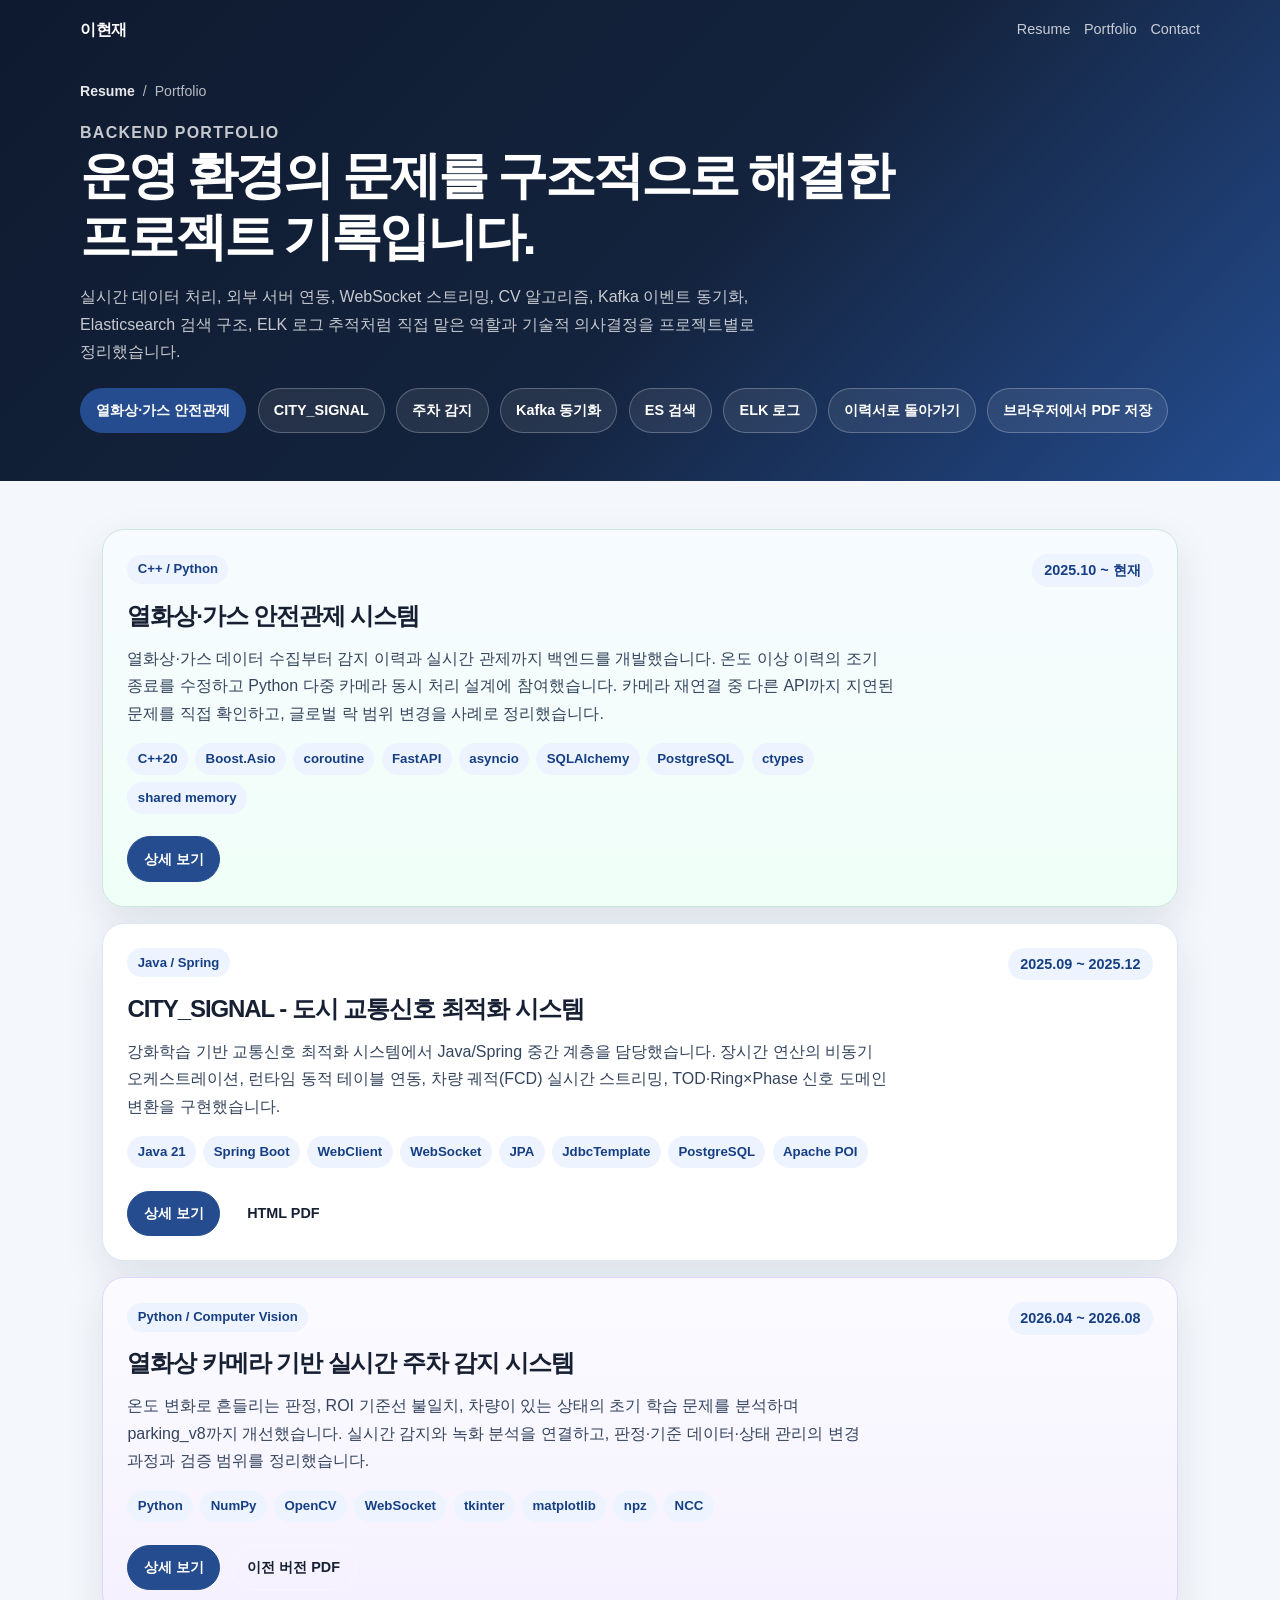
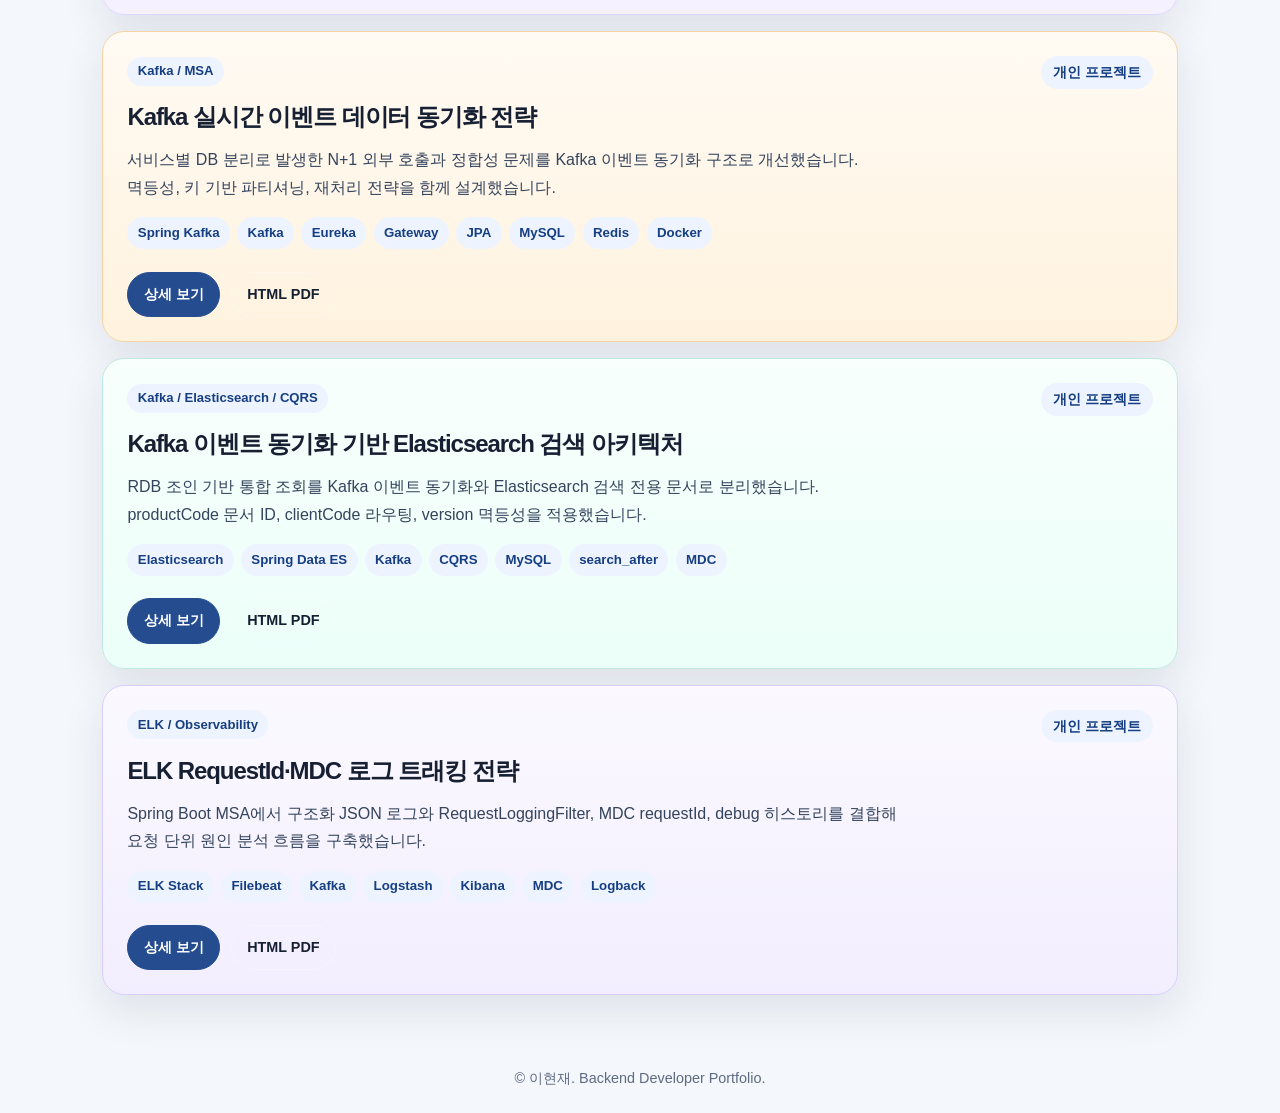
==== portfolio/index.html @ 917a7ecf "1234" ====
<!doctype html>
<html lang="ko">
<head>
  <meta charset="utf-8" />
  <meta name="viewport" content="width=device-width, initial-scale=1" />
  <meta name="description" content="이현재 백엔드 개발자 프로젝트 포트폴리오" />
  <meta property="og:title" content="이현재 | Portfolio" />
  <meta property="og:description" content="실시간 시스템, 데이터 처리, 백엔드 구조 개선 중심의 프로젝트 포트폴리오입니다." />
  <title>이현재 | Portfolio</title>
  <link rel="stylesheet" href="../style.css" />
  <link rel="stylesheet" href="portfolio.css" />
</head>
<body>
  <header class="portfolio-header">
    <nav class="nav" aria-label="주요 메뉴">
      <a class="brand" href="../">이현재</a>
      <div class="nav-links">
        <a href="../">Resume</a>
        <a href="./">Portfolio</a>
        <a href="../#contact">Contact</a>
      </div>
    </nav>
    <section class="portfolio-hero">
      <div class="breadcrumb"><a href="../">Resume</a><span>/</span><span>Portfolio</span></div>
      <p class="eyebrow">Backend Portfolio</p>
      <h1>운영 환경의 문제를 구조적으로 해결한 프로젝트 기록입니다.</h1>
      <p>
        실시간 데이터 처리, 외부 서버 연동, WebSocket 스트리밍, CV 알고리즘, Kafka 이벤트 동기화,
        Elasticsearch 검색 구조, ELK 로그 추적처럼 직접 맡은 역할과 기술적 의사결정을 프로젝트별로 정리했습니다.
      </p>
      <div class="portfolio-actions">
        <a class="button primary" href="thermal-safety/">열화상·가스 안전관제</a>
        <a class="button ghost" href="city-signal/">CITY_SIGNAL</a>
        <a class="button ghost" href="thermal-parking/">주차 감지</a>
        <a class="button ghost" href="kafka-event-sync/">Kafka 동기화</a>
        <a class="button ghost" href="kafka-es-search/">ES 검색</a>
        <a class="button ghost" href="elk-log-tracking/">ELK 로그</a>
        <a class="button ghost" href="../">이력서로 돌아가기</a>
        <button class="button ghost print-button" type="button" onclick="window.print()">브라우저에서 PDF 저장</button>
      </div>
    </section>
  </header>

  <main class="portfolio-main">
    <section class="portfolio-grid" aria-label="프로젝트 목록">
      <article class="card portfolio-card highlight-card">
        <div>
          <span class="tag">C++ / Python</span>
          <h2>열화상·가스 안전관제 시스템</h2>
          <p>열화상·가스 데이터 수집부터 감지 이력과 실시간 관제까지 백엔드를 개발했습니다. 온도 이상 이력의 조기 종료를 수정하고 Python 다중 카메라 동시 처리 설계에 참여했습니다. 카메라 재연결 중 다른 API까지 지연된 문제를 직접 확인하고, 글로벌 락 범위 변경을 사례로 정리했습니다.</p>
          <div class="chips"><span>C++20</span><span>Boost.Asio</span><span>coroutine</span><span>FastAPI</span><span>asyncio</span><span>SQLAlchemy</span><span>PostgreSQL</span><span>ctypes</span><span>shared memory</span></div>
          <div class="portfolio-actions"><a class="button primary" href="thermal-safety/">상세 보기</a></div>
        </div><time class="project-period">2025.10 ~ 현재</time>
      </article>
      <article class="card portfolio-card">
        <div>
          <span class="tag">Java / Spring</span>
          <h2>CITY_SIGNAL - 도시 교통신호 최적화 시스템</h2>
          <p>강화학습 기반 교통신호 최적화 시스템에서 Java/Spring 중간 계층을 담당했습니다. 장시간 연산의 비동기 오케스트레이션, 런타임 동적 테이블 연동, 차량 궤적(FCD) 실시간 스트리밍, TOD·Ring×Phase 신호 도메인 변환을 구현했습니다.</p>
          <div class="chips"><span>Java 21</span><span>Spring Boot</span><span>WebClient</span><span>WebSocket</span><span>JPA</span><span>JdbcTemplate</span><span>PostgreSQL</span><span>Apache POI</span></div>
          <div class="portfolio-actions"><a class="button primary" href="city-signal/">상세 보기</a><a class="button" href="../assets/html-pdf/CITY_SIGNAL_포트폴리오_HTML기준.pdf" target="_blank" rel="noopener noreferrer">HTML PDF</a></div>
        </div><time class="project-period">2025.09 ~ 2025.12</time>
      </article>
      <article class="card portfolio-card parking-card">
        <div>
          <span class="tag">Python / Computer Vision</span>
          <h2>열화상 카메라 기반 실시간 주차 감지 시스템</h2>
          <p>온도 변화로 흔들리는 판정, ROI 기준선 불일치, 차량이 있는 상태의 초기 학습 문제를 분석하며 parking_v8까지 개선했습니다. 실시간 감지와 녹화 분석을 연결하고, 판정·기준 데이터·상태 관리의 변경 과정과 검증 범위를 정리했습니다.</p>
          <div class="chips"><span>Python</span><span>NumPy</span><span>OpenCV</span><span>WebSocket</span><span>tkinter</span><span>matplotlib</span><span>npz</span><span>NCC</span></div>
          <div class="portfolio-actions"><a class="button primary" href="thermal-parking/">상세 보기</a><a class="button" href="../assets/html-pdf/열화상_주차감지_포트폴리오_HTML기준.pdf" target="_blank" rel="noopener noreferrer">이전 버전 PDF</a></div>
        </div><time class="project-period">2026.04 ~ 2026.08</time>
      </article>
      <article class="card portfolio-card kafka-card">
        <div>
          <span class="tag">Kafka / MSA</span>
          <h2>Kafka 실시간 이벤트 데이터 동기화 전략</h2>
          <p>서비스별 DB 분리로 발생한 N+1 외부 호출과 정합성 문제를 Kafka 이벤트 동기화 구조로 개선했습니다. 멱등성, 키 기반 파티셔닝, 재처리 전략을 함께 설계했습니다.</p>
          <div class="chips"><span>Spring Kafka</span><span>Kafka</span><span>Eureka</span><span>Gateway</span><span>JPA</span><span>MySQL</span><span>Redis</span><span>Docker</span></div>
          <div class="portfolio-actions"><a class="button primary" href="kafka-event-sync/">상세 보기</a><a class="button" href="../assets/html-pdf/Kafka_이벤트_동기화_포트폴리오_HTML기준.pdf" target="_blank" rel="noopener noreferrer">HTML PDF</a></div>
        </div><span class="project-period">개인 프로젝트</span>
      </article>
      <article class="card portfolio-card es-card">
        <div>
          <span class="tag">Kafka / Elasticsearch / CQRS</span>
          <h2>Kafka 이벤트 동기화 기반 Elasticsearch 검색 아키텍처</h2>
          <p>RDB 조인 기반 통합 조회를 Kafka 이벤트 동기화와 Elasticsearch 검색 전용 문서로 분리했습니다. productCode 문서 ID, clientCode 라우팅, version 멱등성을 적용했습니다.</p>
          <div class="chips"><span>Elasticsearch</span><span>Spring Data ES</span><span>Kafka</span><span>CQRS</span><span>MySQL</span><span>search_after</span><span>MDC</span></div>
          <div class="portfolio-actions"><a class="button primary" href="kafka-es-search/">상세 보기</a><a class="button" href="../assets/html-pdf/Kafka_ES_검색아키텍처_포트폴리오_HTML기준.pdf" target="_blank" rel="noopener noreferrer">HTML PDF</a></div>
        </div><span class="project-period">개인 프로젝트</span>
      </article>
      <article class="card portfolio-card elk-card">
        <div>
          <span class="tag">ELK / Observability</span>
          <h2>ELK RequestId·MDC 로그 트래킹 전략</h2>
          <p>Spring Boot MSA에서 구조화 JSON 로그와 RequestLoggingFilter, MDC requestId, debug 히스토리를 결합해 요청 단위 원인 분석 흐름을 구축했습니다.</p>
          <div class="chips"><span>ELK Stack</span><span>Filebeat</span><span>Kafka</span><span>Logstash</span><span>Kibana</span><span>MDC</span><span>Logback</span></div>
          <div class="portfolio-actions"><a class="button primary" href="elk-log-tracking/">상세 보기</a><a class="button" href="../assets/html-pdf/ELK_로그트래킹_포트폴리오_HTML기준.pdf" target="_blank" rel="noopener noreferrer">HTML PDF</a></div>
        </div><span class="project-period">개인 프로젝트</span>
      </article>
    </section>
  </main>

  <footer class="footer">© 이현재. Backend Developer Portfolio.</footer>
</body>
</html>
---- style.css ----
/* Shared base styles are also used by the portfolio pages. */
:root {
  --bg: #f4f7fb;
  --surface: #ffffff;
  --surface-soft: #f8fbff;
  --text: #172033;
  --muted: #5d6b82;
  --line: #dfe7f2;
  --primary: #244c8f;
  --primary-dark: #19396d;
  --chip-bg: #eef4ff;
  --chip-text: #163f83;
  --shadow: 0 16px 42px rgba(26, 45, 80, 0.10);
}

* { box-sizing: border-box; }
html { scroll-behavior: smooth; }
body {
  margin: 0;
  font-family: -apple-system, BlinkMacSystemFont, "Segoe UI", "Noto Sans KR", "Apple SD Gothic Neo", "Malgun Gothic", sans-serif;
  color: var(--text);
  background: var(--bg);
  line-height: 1.72;
  word-break: keep-all;
}
a { color: inherit; text-decoration: none; }
ul { margin: 0; padding-left: 1.1rem; }
li + li { margin-top: 0.42rem; }

.site-header {
  background: linear-gradient(135deg, #0e1a2f 0%, #14233d 58%, #1d3764 100%);
  color: #fff;
  padding: 1rem 1.4rem 2rem;
}
.nav {
  max-width: 1120px;
  margin: 0 auto;
  display: flex;
  align-items: center;
  justify-content: space-between;
  gap: 1rem;
}
.brand {
  font-size: 1rem;
  font-weight: 800;
  letter-spacing: -0.02em;
}
.nav-links {
  display: flex;
  align-items: center;
  flex-wrap: wrap;
  justify-content: flex-end;
  gap: 0.85rem;
  color: rgba(255,255,255,.76);
  font-size: 0.9rem;
}
.nav-links a:hover { color: #fff; }

.hero {
  max-width: 1120px;
  margin: 1.6rem auto 0;
}
.hero-main {
  display: grid;
  grid-template-columns: minmax(0, 1fr) 300px;
  gap: 1.4rem;
  align-items: stretch;
}
.hero-copy {
  padding: 1.5rem 0 0.8rem;
}
.eyebrow {
  margin: 0 0 .55rem;
  color: #b9d8ff;
  font-size: .88rem;
  font-weight: 800;
  letter-spacing: .08em;
  text-transform: uppercase;
}
.hero h1 {
  max-width: 760px;
  margin: 0;
  font-size: clamp(1.65rem, 3.1vw, 2.55rem);
  line-height: 1.32;
  letter-spacing: -0.045em;
}
.hero-desc {
  max-width: 760px;
  margin: 1rem 0 0;
  color: rgba(255,255,255,.76);
  font-size: 0.98rem;
}
.hero-actions {
  display: flex;
  flex-wrap: wrap;
  gap: .7rem;
  margin-top: 1.25rem;
}
.button {
  display: inline-flex;
  align-items: center;
  justify-content: center;
  min-height: 40px;
  padding: .58rem .95rem;
  border-radius: 999px;
  border: 1px solid rgba(255,255,255,.25);
  font-size: .9rem;
  font-weight: 800;
  transition: transform .16s ease, background .16s ease, border-color .16s ease;
}
.button:hover { transform: translateY(-1px); }
.button.primary { background: var(--primary); color: #fff; border-color: var(--primary); }
.button.primary:hover { background: var(--primary-dark); border-color: var(--primary-dark); }
.button.ghost { background: rgba(255,255,255,.08); color: #fff; }
.button.dark { background: #172033; color: #fff; border-color: #172033; }

.profile-card {
  background: rgba(255,255,255,.10);
  border: 1px solid rgba(255,255,255,.20);
  border-radius: 24px;
  padding: 1.25rem;
  display: grid;
  justify-items: center;
  text-align: center;
  box-shadow: 0 18px 50px rgba(0,0,0,.18);
}
.profile-photo {
  width: 104px;
  height: 130px;
  object-fit: cover;
  border-radius: 18px;
  border: 3px solid rgba(255,255,255,.82);
  background: #fff;
}
.profile-card h2 {
  margin: .75rem 0 0;
  font-size: 1.28rem;
  letter-spacing: -0.04em;
}
.profile-card p {
  margin: .15rem 0 0;
  color: rgba(255,255,255,.72);
  font-size: .9rem;
}
.contact-list {
  width: 100%;
  margin: 1rem 0 0;
  display: grid;
  gap: .55rem;
}
.contact-list div {
  display: grid;
  grid-template-columns: 72px 1fr;
  align-items: baseline;
  text-align: left;
  gap: .5rem;
  padding-top: .55rem;
  border-top: 1px solid rgba(255,255,255,.15);
}
.contact-list dt {
  color: rgba(255,255,255,.56);
  font-size: .78rem;
  font-weight: 800;
}
.contact-list dd {
  margin: 0;
  color: #fff;
  font-size: .86rem;
  overflow-wrap: anywhere;
}

.section {
  max-width: 1120px;
  margin: 0 auto;
  padding: 3.2rem 1.4rem 0;
}
.section-title {
  display: flex;
  align-items: baseline;
  gap: .65rem;
  margin-bottom: 1.15rem;
}
.section-title span {
  color: var(--primary);
  font-weight: 900;
  letter-spacing: -0.03em;
}
.section-title h2 {
  margin: 0;
  font-size: 1.65rem;
  letter-spacing: -0.045em;
}
.section-desc {
  margin: -0.5rem 0 1rem;
  color: var(--muted);
}
.card {
  background: var(--surface);
  border: 1px solid var(--line);
  border-radius: 22px;
  box-shadow: var(--shadow);
}
.about-card {
  display: grid;
  grid-template-columns: 136px minmax(0,1fr);
  gap: 1.5rem;
  padding: 1.6rem;
  align-items: start;
}
.about-photo-wrap { display: flex; justify-content: center; }
.about-photo {
  width: 116px;
  height: 146px;
  object-fit: cover;
  border-radius: 18px;
  border: 1px solid var(--line);
  background: #fff;
}
.about-text p { margin: 0; color: #2f4058; }
.about-text p + p { margin-top: .82rem; }

.skill-grid {
  display: grid;
  grid-template-columns: repeat(4, minmax(0,1fr));
  gap: .9rem;
}
.skill-card { padding: 1.2rem; }
.skill-card h3,
.info-card h3,
.career-card h3,
.project-card h3 {
  margin: 0;
  letter-spacing: -0.035em;
  line-height: 1.35;
}
.plain-list {
  list-style: none;
  padding: 0;
  margin: .85rem 0 0;
  color: #34445d;
  font-size: .95rem;
}
.plain-list li + li { margin-top: .35rem; }

.stack-list, .project-list {
  display: grid;
  gap: 1rem;
}
.info-card, .career-card, .project-card, .education-card, .contact-card {
  padding: 1.45rem;
}
.card-head, .project-head {
  display: flex;
  justify-content: space-between;
  gap: 1.2rem;
  align-items: flex-start;
  margin-bottom: .9rem;
}
.card-head p, .project-head p {
  margin: .25rem 0 0;
  color: var(--muted);
}
time {
  color: var(--muted);
  white-space: nowrap;
  font-size: .92rem;
}
.info-card ul, .career-card ul, .project-card ul {
  color: #263850;
}
.tag {
  display: inline-flex;
  align-items: center;
  min-height: 28px;
  padding: .2rem .65rem;
  border-radius: 999px;
  background: var(--chip-bg);
  color: var(--chip-text);
  font-size: .82rem;
  font-weight: 900;
  margin-bottom: .65rem;
}
.tag.muted { background: #eef1f6; color: #606c7d; }
.career-card h4, .project-card h4 {
  margin: 0 0 .75rem;
  color: #1e3558;
  font-size: 1rem;
  letter-spacing: -0.025em;
}
.project-card.featured {
  background: linear-gradient(180deg, #f5f9ff 0%, #ffffff 100%);
  border-color: #cfddf1;
}
.chips {
  display: flex;
  flex-wrap: wrap;
  gap: .45rem;
  margin-top: 1rem;
}
.chips span {
  display: inline-flex;
  align-items: center;
  min-height: 28px;
  padding: .28rem .65rem;
  border-radius: 999px;
  background: var(--chip-bg);
  color: var(--chip-text);
  font-size: .83rem;
  font-weight: 900;
}
.education-card { display: grid; gap: .7rem; }
.education-row {
  display: grid;
  grid-template-columns: 160px 180px 1fr;
  gap: 1rem;
  align-items: center;
  color: #334155;
}
.education-row + .education-row {
  padding-top: .7rem;
  border-top: 1px solid var(--line);
}
.contact-section { padding-bottom: 3.4rem; }
.contact-card {
  text-align: center;
  background: #172033;
  color: #fff;
}
.contact-card h2 { margin: 0; letter-spacing: -0.04em; }
.contact-card p { margin: .6rem 0 0; color: rgba(255,255,255,.72); }
.contact-actions {
  display: flex;
  justify-content: center;
  flex-wrap: wrap;
  gap: .7rem;
  margin-top: 1rem;
}
.footer {
  padding: 1.4rem;
  color: var(--muted);
  text-align: center;
  font-size: .9rem;
}

@media (max-width: 920px) {
  .hero-main { grid-template-columns: 1fr; }
  .profile-card { max-width: 420px; justify-self: start; }
  .skill-grid { grid-template-columns: repeat(2, minmax(0,1fr)); }
}
@media (max-width: 700px) {
  .site-header { padding: .9rem 1rem 1.55rem; }
  .nav { align-items: flex-start; }
  .nav-links { display: none; }
  .hero { margin-top: 1rem; }
  .hero-copy { padding-top: .6rem; }
  .hero h1 { font-size: 1.55rem; }
  .hero-desc { font-size: .92rem; }
  .section { padding: 2.55rem 1rem 0; }
  .about-card { grid-template-columns: 1fr; }
  .about-photo-wrap { justify-content: flex-start; }
  .skill-grid { grid-template-columns: 1fr; }
  .card-head, .project-head { display: grid; gap: .35rem; }
  time { white-space: normal; }
  .education-row { grid-template-columns: 1fr; gap: .15rem; }
  .button { width: 100%; }
  .profile-card { width: 100%; }
}


/* ─────────────────────────────────────────────────────────────
   PDF 출력 — 화면과 동일한 외형으로 인쇄
   색상·그라디언트·카드 스타일을 흰색으로 덮어쓰지 않고 그대로 유지한다.
   ───────────────────────────────────────────────────────────── */
.button { cursor: pointer; font-family: inherit; }
@page { size: A4; margin: 10mm; }
@media print {
  /* 배경색·그라디언트를 인쇄에 반영 (브라우저 '배경 그래픽' 옵션 대응) */
  *, *::before, *::after {
    -webkit-print-color-adjust: exact !important;
    print-color-adjust: exact !important;
  }

  html { scroll-behavior: auto; }
  body {
    background: var(--bg);
    font-size: 10.5pt;
    line-height: 1.62;
  }

  /* 인쇄에서 동작하지 않는 요소만 숨긴다 */
  .print-button { display: none !important; }

  /* 폭만 인쇄 영역에 맞추고 색상·여백 스타일은 유지 */
  .nav, .hero, .section { max-width: none; }
  .section { padding-left: 0; padding-right: 0; }
  .site-header { padding: 1rem 1.2rem 2rem; }
  .nav-links { display: flex; }

  /* 인쇄 폭에서 미디어쿼리가 개입하지 않도록 그리드를 고정 */
  .hero-main { grid-template-columns: minmax(0, 1fr) 250px; }
  .profile-card { max-width: none; width: auto; }
  .about-card { grid-template-columns: 136px minmax(0, 1fr); }
  .skill-grid { grid-template-columns: repeat(2, minmax(0, 1fr)); }
  .education-row { grid-template-columns: 150px 170px 1fr; }
  .card-head, .project-head { display: flex; }
  .button { width: auto; }
  time { white-space: nowrap; }

  /* 페이지 넘김 제어 */
  .card, .skill-card, .info-card, .career-card, .project-card,
  .education-card, .contact-card, .about-card, .profile-card {
    break-inside: avoid;
    page-break-inside: avoid;
  }
  .section { break-inside: auto; }
  .section-title, h2, h3 { break-after: avoid; }
  img { break-inside: avoid; }
}

/* Resume only: keep portfolio layouts independent. */
.resume { background: #edf1f6; font-size: 15px; line-height: 1.75; }
.resume a:focus-visible, .resume button:focus-visible { outline: 3px solid #437bd0; outline-offset: 4px; }
.resume-nav { max-width: 1000px; margin: auto; padding: 20px 28px; display: flex; justify-content: space-between; gap: 20px; }
.resume-nav > div { display: flex; flex-wrap: wrap; gap: 22px; font-size: 13px; color: var(--muted); }
.resume-nav a:hover, .resume-contact a:hover { color: var(--primary); text-decoration: underline; }
.resume-sheet { max-width: 1000px; margin: 0 auto; padding: 44px 56px; background: #fff; border: 1px solid var(--line); box-shadow: 0 12px 40px #1720330a; }
.resume-heading { display: flex; justify-content: space-between; align-items: center; gap: 24px; }
.resume-kicker { margin: 0 0 4px; color: var(--primary); font-size: 12px; font-weight: 800; letter-spacing: .12em; }
.resume h1 { margin: 0; font-size: 36px; letter-spacing: -.04em; line-height: 1.25; }
.resume-stack { margin: 8px 0 0; color: var(--muted); font-size: 14px; }
.resume-photo { object-fit: cover; border-radius: 6px; border: 1px solid var(--line); flex-shrink: 0; }
.resume-contact { display: flex; flex-wrap: wrap; gap: 4px 20px; margin-top: 18px; font-size: 13px; font-style: normal; overflow-wrap: anywhere; }
.resume-intro { margin: 20px 0 14px; }
.resume-highlights { margin: 0; padding-left: 1.1em; font-size: 14px; line-height: 1.6; }
.resume-highlights li + li { margin-top: 4px; }
.resume-highlights li::marker { color: var(--muted); }
.resume-highlights li > strong:first-child { margin-right: 8px; color: var(--primary); }
.resume-actions { display: flex; flex-wrap: wrap; gap: 12px; align-items: center; margin-top: 18px; font-size: 13px; }
.resume-actions button { padding: 8px 14px; background: var(--primary); border: 0; border-radius: 5px; color: #fff; font: inherit; cursor: pointer; }
.resume-actions a { padding: 8px 4px; color: var(--primary); font-weight: 700; }
.resume-section { margin-top: 32px; scroll-margin-top: 20px; }
.resume h2 { margin: 0 0 20px; padding-bottom: 9px; border-bottom: 2px solid var(--text); font-size: 19px; letter-spacing: -.03em; }
.resume-company-head, .resume-project-head, .resume-other-head { display: flex; justify-content: space-between; align-items: baseline; gap: 8px 20px; }
.resume h3 { margin: 0; font-size: 19px; line-height: 1.5; }
.resume-company-head p { margin: 2px 0 0; font-size: 13px; color: var(--muted); }
.resume-period { flex-shrink: 0; color: var(--muted); font-size: 12px; white-space: nowrap; }
.resume-project { margin-top: 22px; }
.resume h4 { margin: 0; font-size: 16px; line-height: 1.6; }
.resume h4 span { display: inline; margin-left: 8px; font-size: 13px; font-weight: 500; color: var(--muted); }
.resume-project p { margin: 8px 0 0; }
.resume-case { margin-top: 14px; }
.resume h5 { margin: 0; font-size: 14px; color: #1e3558; }
.resume-case p { margin-top: 5px; }
.resume-case-list { margin: 6px 0 0; padding-left: 1.1em; }
.resume-case-list li + li { margin-top: 5px; }
.resume-case-list li::marker { color: var(--muted); }
.resume-case-label { color: var(--muted); }
.resume-support { color: var(--muted); font-size: 13px; }
.resume-detail-link { display: inline-block; margin-top: 8px; color: var(--primary); text-decoration: underline; text-underline-offset: 3px; font-size: 12px; }
.resume-company-next { margin-top: 32px; padding-top: 26px; border-top: 1px solid var(--line); }
.resume-compact { font-size: 13px; }
.resume-compact h2 { margin-bottom: 14px; }
.resume-skills, .resume-history { margin: 0; }
.resume-skills > div, .resume-history > div { display: grid; grid-template-columns: 140px minmax(0, 1fr); gap: 12px; padding: 5px 0; }
.resume-skills dt { font-weight: 700; }
.resume dd { margin: 0; }
.resume-other h3 { font-size: 14px; }
.resume-other p { margin: 6px 0 12px; }
.resume-history dt { color: var(--muted); }
.resume-footer { text-align: center; color: var(--muted); padding: 24px; font-size: 12px; }
@media (max-width: 700px) {
  .resume { font-size: 14px; }
  .resume-nav { padding: 16px 20px; }
  .resume-nav > div { gap: 12px; }
  .resume-sheet { padding: 26px 20px; border-left: 0; border-right: 0; }
  .resume h1 { font-size: 30px; }
  .resume-photo { width: 72px; height: 90px; }
  .resume-stack { font-size: 12px; }
  .resume-contact { gap: 4px 14px; font-size: 12px; }
  .resume-company-head, .resume-project-head, .resume-other-head { flex-direction: column; gap: 3px; }
  .resume h4 span { display: block; margin-left: 0; }
  .resume-skills > div, .resume-history > div { grid-template-columns: 1fr; gap: 0; padding: 7px 0; }
}
@media print {
  .resume { background: #fff; color: #172033; font-size: 10pt; line-height: 1.55; }
  .resume-nav, .resume-actions, .resume-footer { display: none !important; }
  .resume-sheet { max-width: none; padding: 0; margin: 0; border: 0; box-shadow: none; }
  .resume h1 { font-size: 25pt; }
  .resume-kicker { font-size: 8pt; }
  .resume-stack { margin-top: 4px; font-size: 9pt; }
  .resume-photo { width: 64px; height: 80px; }
  .resume-contact { margin-top: 8px; gap: 3px 16px; font-size: 8.5pt; }
  .resume-intro { margin: 12px 0 9px; }
  .resume-highlights { font-size: 10pt; line-height: 1.55; }
  .resume-highlights li + li { margin-top: 3px; }
  .resume-section { margin-top: 20px; }
  .resume h2 { margin-bottom: 12px; padding-bottom: 5px; font-size: 13pt; }
  .resume h3 { font-size: 12pt; }
  .resume-company-head p { font-size: 9pt; }
  .resume-period { font-size: 8pt; }
  .resume-company-head, .resume-project-head, .resume-other-head { flex-direction: row; gap: 8px 12px; }
  .resume-project { margin-top: 13px; break-inside: avoid; }
  .resume h4 { font-size: 10.5pt; }
  .resume h4 span { display: inline; margin-left: 6px; font-size: 9pt; }
  .resume-project p { margin-top: 5px; }
  .resume-case { margin-top: 9px; break-inside: avoid; }
  .resume-case-list { margin-top: 4px; }
  .resume-case-list li + li { margin-top: 3px; }
  .resume-case-list li { orphans: 3; widows: 3; }
  .resume-project-intro { break-inside: avoid; break-after: avoid; }
  .resume h5 { font-size: 10pt; }
  .resume-support, .resume-compact { font-size: 9pt; }
  .resume-detail-link { margin-top: 4px; font-size: 8pt; }
  .resume-company { break-inside: auto; }
  .resume-company-next { margin-top: 20px; padding-top: 14px; }
  .resume-company-head, .resume-project-head, .resume-other-head, .resume h4, .resume h5 { break-after: avoid; }
  .resume p { orphans: 3; widows: 3; }
  .resume-skills > div, .resume-history > div { grid-template-columns: 125px minmax(0, 1fr); gap: 10px; padding: 3px 0; break-inside: avoid; }
  .resume-compact h2 { margin-bottom: 9px; }
  .resume-other h3 { font-size: 10pt; }
  .resume-other p { margin: 5px 0 8px; }
}
---- portfolio/portfolio.css ----
/* Portfolio pages */
.portfolio-header {
  background: linear-gradient(135deg, #0e1a2f 0%, #14233d 54%, #244c8f 100%);
  color: #fff;
  padding: 1rem 1.4rem 3rem;
}
.portfolio-hero {
  max-width: 1120px;
  margin: 2.2rem auto 0;
}
.breadcrumb {
  display: flex;
  gap: .5rem;
  align-items: center;
  color: rgba(255,255,255,.7);
  font-size: .88rem;
  margin-bottom: 1rem;
}
.breadcrumb a { color: rgba(255,255,255,.9); font-weight: 800; }
.portfolio-hero h1 {
  margin: 0;
  max-width: 880px;
  font-size: clamp(2rem, 4vw, 3.5rem);
  line-height: 1.18;
  letter-spacing: -0.06em;
}
.portfolio-hero p {
  max-width: 760px;
  margin: 1rem 0 0;
  color: rgba(255,255,255,.76);
  font-size: 1rem;
}
.portfolio-actions {
  display: flex;
  flex-wrap: wrap;
  gap: .7rem;
  margin-top: 1.4rem;
}
.portfolio-main { max-width: 1120px; margin: 0 auto; padding: 3rem 1.4rem; }
.portfolio-grid { display: grid; grid-template-columns: 1fr; gap: 1rem; }
.portfolio-card {
  display: grid;
  grid-template-columns: minmax(0,1fr) 220px;
  gap: 1.4rem;
  align-items: start;
  padding: 1.5rem;
}
.portfolio-card h2 { margin: 0; letter-spacing: -0.045em; }
.portfolio-card p { color: #34445d; margin: .55rem 0 0; }
.project-period {
  display: inline-flex;
  align-items: center;
  justify-content: center;
  min-height: 32px;
  padding: .25rem .75rem;
  border-radius: 999px;
  background: var(--chip-bg);
  color: var(--chip-text);
  font-size: .9rem;
  font-weight: 900;
  white-space: nowrap;
  justify-self: end;
}
.meta-grid {
  display: grid;
  grid-template-columns: repeat(4, minmax(0,1fr));
  gap: .8rem;
  margin-top: 1.4rem;
}
.meta-card {
  background: rgba(255,255,255,.1);
  border: 1px solid rgba(255,255,255,.18);
  border-radius: 18px;
  padding: .9rem;
}
.meta-card dt { color: rgba(255,255,255,.58); font-size: .78rem; font-weight: 900; }
.meta-card dd { margin: .3rem 0 0; color: #fff; font-weight: 800; line-height: 1.45; }
.detail-section { margin-top: 2.3rem; }
.detail-section:first-child { margin-top: 0; }
.detail-section h2 {
  margin: 0 0 1rem;
  font-size: 1.55rem;
  letter-spacing: -0.045em;
}
.detail-section h3 { margin: 1.1rem 0 .55rem; letter-spacing: -0.035em; }
.detail-card { padding: 1.45rem; }
.summary-box {
  background: #f5f9ff;
  border: 1px solid #cfddf1;
  border-radius: 22px;
  padding: 1.35rem;
}
.summary-box p { margin: 0; color: #243850; }
.summary-box p + p { margin-top: .75rem; }
.table-wrap { overflow-x: auto; border-radius: 18px; border: 1px solid var(--line); background: #fff; }
.portfolio-table { width: 100%; border-collapse: collapse; min-width: 680px; }
.portfolio-table th, .portfolio-table td { padding: .85rem .95rem; border-bottom: 1px solid var(--line); text-align: left; vertical-align: top; }
.portfolio-table th { background: #f8fbff; color: #1e3558; font-weight: 900; }
.portfolio-table tr:last-child td { border-bottom: 0; }
.decision-list { display: grid; gap: 1rem; }
.decision-card { padding: 1.25rem; }
.decision-card h3 { margin-top: 0; }
.decision-row { display: grid; grid-template-columns: 80px 1fr; gap: .8rem; padding-top: .7rem; margin-top: .7rem; border-top: 1px solid var(--line); }
.decision-row:first-of-type { border-top: 0; padding-top: 0; margin-top: .3rem; }
.decision-label { color: var(--primary); font-weight: 900; }
.architecture-figure { margin: 0; }
.architecture-figure img {
  width: 100%;
  display: block;
  border-radius: 18px;
  border: 1px solid var(--line);
  background: #fff;
}
.architecture-figure figcaption { margin-top: .55rem; color: var(--muted); font-size: .9rem; }
.code-block {
  overflow-x: auto;
  background: #121826;
  color: #e5edf8;
  border-radius: 16px;
  padding: 1rem;
  font-size: .88rem;
  line-height: 1.6;
}
.inline-code {
  background: #f1f4f9;
  color: #d9485f;
  border-radius: 6px;
  padding: .08rem .32rem;
  font-weight: 800;
}
.two-col { display: grid; grid-template-columns: repeat(2, minmax(0,1fr)); gap: 1rem; }
.back-top { margin-top: 2rem; display: flex; justify-content: center; }
@media (max-width: 820px) {
  .portfolio-card { grid-template-columns: 1fr; }
  .project-period { justify-self: start; }
  .meta-grid { grid-template-columns: repeat(2, minmax(0,1fr)); }
  .two-col { grid-template-columns: 1fr; }
}
@media (max-width: 560px) {
  .portfolio-header { padding: .9rem 1rem 2.2rem; }
  .portfolio-main { padding: 2.2rem 1rem; }
  .meta-grid { grid-template-columns: 1fr; }
  .decision-row { grid-template-columns: 1fr; gap: .2rem; }
}

.safe-header {
  background: linear-gradient(135deg, #091b21 0%, #12302d 50%, #1f6f58 100%);
}
.highlight-card {
  background: linear-gradient(180deg, #f7fbff 0%, #f0fff8 100%);
  border-color: #cce8db;
}

.parking-header {
  background: linear-gradient(135deg, #172033 0%, #26315c 48%, #6b4fd6 100%);
}
.parking-card {
  background: linear-gradient(180deg, #fbfbff 0%, #f5f1ff 100%);
  border-color: #ded6ff;
}


/* ─────────────────────────────────────────────────────────────
   PDF 출력 — 화면과 동일한 외형으로 인쇄
   헤더 그라디언트, 카드 배경, 코드블록 다크 테마를 그대로 유지한다.
   ───────────────────────────────────────────────────────────── */
.button { cursor: pointer; font-family: inherit; }
@page { size: A4; margin: 10mm; }
@media print {
  *, *::before, *::after {
    -webkit-print-color-adjust: exact !important;
    print-color-adjust: exact !important;
  }

  html { scroll-behavior: auto; }
  body { font-size: 10.5pt; line-height: 1.62; }

  /* 인쇄에서 동작하지 않는 요소만 숨긴다 */
  .print-button { display: none !important; }

  /* 폭만 인쇄 영역에 맞추고 색상·여백 스타일은 유지 */
  .portfolio-hero, .portfolio-main { max-width: none; }
  .portfolio-main { padding-left: 0; padding-right: 0; }
  .portfolio-header { padding: 1rem 1.2rem 2.2rem; }
  .nav-links { display: flex; }

  /* 인쇄 폭에서 미디어쿼리가 개입하지 않도록 그리드를 고정 */
  .portfolio-card { grid-template-columns: minmax(0, 1fr) 170px; }
  .project-period { justify-self: end; }
  .meta-grid { grid-template-columns: repeat(2, minmax(0, 1fr)); }
  .two-col { grid-template-columns: repeat(2, minmax(0, 1fr)); }
  .image-pair { grid-template-columns: repeat(2, minmax(0, 1fr)); }
  .decision-row { grid-template-columns: 80px 1fr; }
  .button { width: auto; }

  .portfolio-hero h1 { font-size: 23pt; }
  .detail-section h2 { font-size: 15.5pt; }
  .detail-section h3 { font-size: 12pt; }

  /* 표·코드블록이 페이지 밖으로 넘치지 않도록 */
  .table-wrap { overflow: visible; }
  .portfolio-table { min-width: 0; font-size: 9.2pt; }
  .portfolio-table th, .portfolio-table td { padding: 3mm; }
  .code-block { white-space: pre-wrap; overflow: visible; font-size: 8.6pt; }

  /* 페이지 넘김 제어 */
  .card, .summary-box, .detail-card, .decision-card,
  .table-wrap, .architecture-figure, .portfolio-card, .meta-card {
    break-inside: avoid;
    page-break-inside: avoid;
  }
  .detail-section { break-inside: auto; }
  .detail-section h2, .detail-section h3 { break-after: avoid; }
  .architecture-figure img { max-height: 150mm; object-fit: contain; }
}


/* Additional portfolio groups */
.kafka-header { background: linear-gradient(135deg, #1b1b2f 0%, #263159 50%, #f08a24 100%); }
.elk-header { background: linear-gradient(135deg, #14213d 0%, #2b4162 48%, #7f52ff 100%); }
.es-header { background: linear-gradient(135deg, #13231f 0%, #1f4d43 50%, #00a884 100%); }
.kafka-card { background: linear-gradient(180deg, #fffaf3 0%, #fff3df 100%); border-color: #f4d3a4; }
.elk-card { background: linear-gradient(180deg, #fbf9ff 0%, #f2eeff 100%); border-color: #d8ceff; }
.es-card { background: linear-gradient(180deg, #f8fffd 0%, #ecfff9 100%); border-color: #bfeadf; }
.image-pair { display: grid; grid-template-columns: repeat(2, minmax(0, 1fr)); gap: 1rem; }
@media (max-width: 820px) { .image-pair { grid-template-columns: 1fr; } }
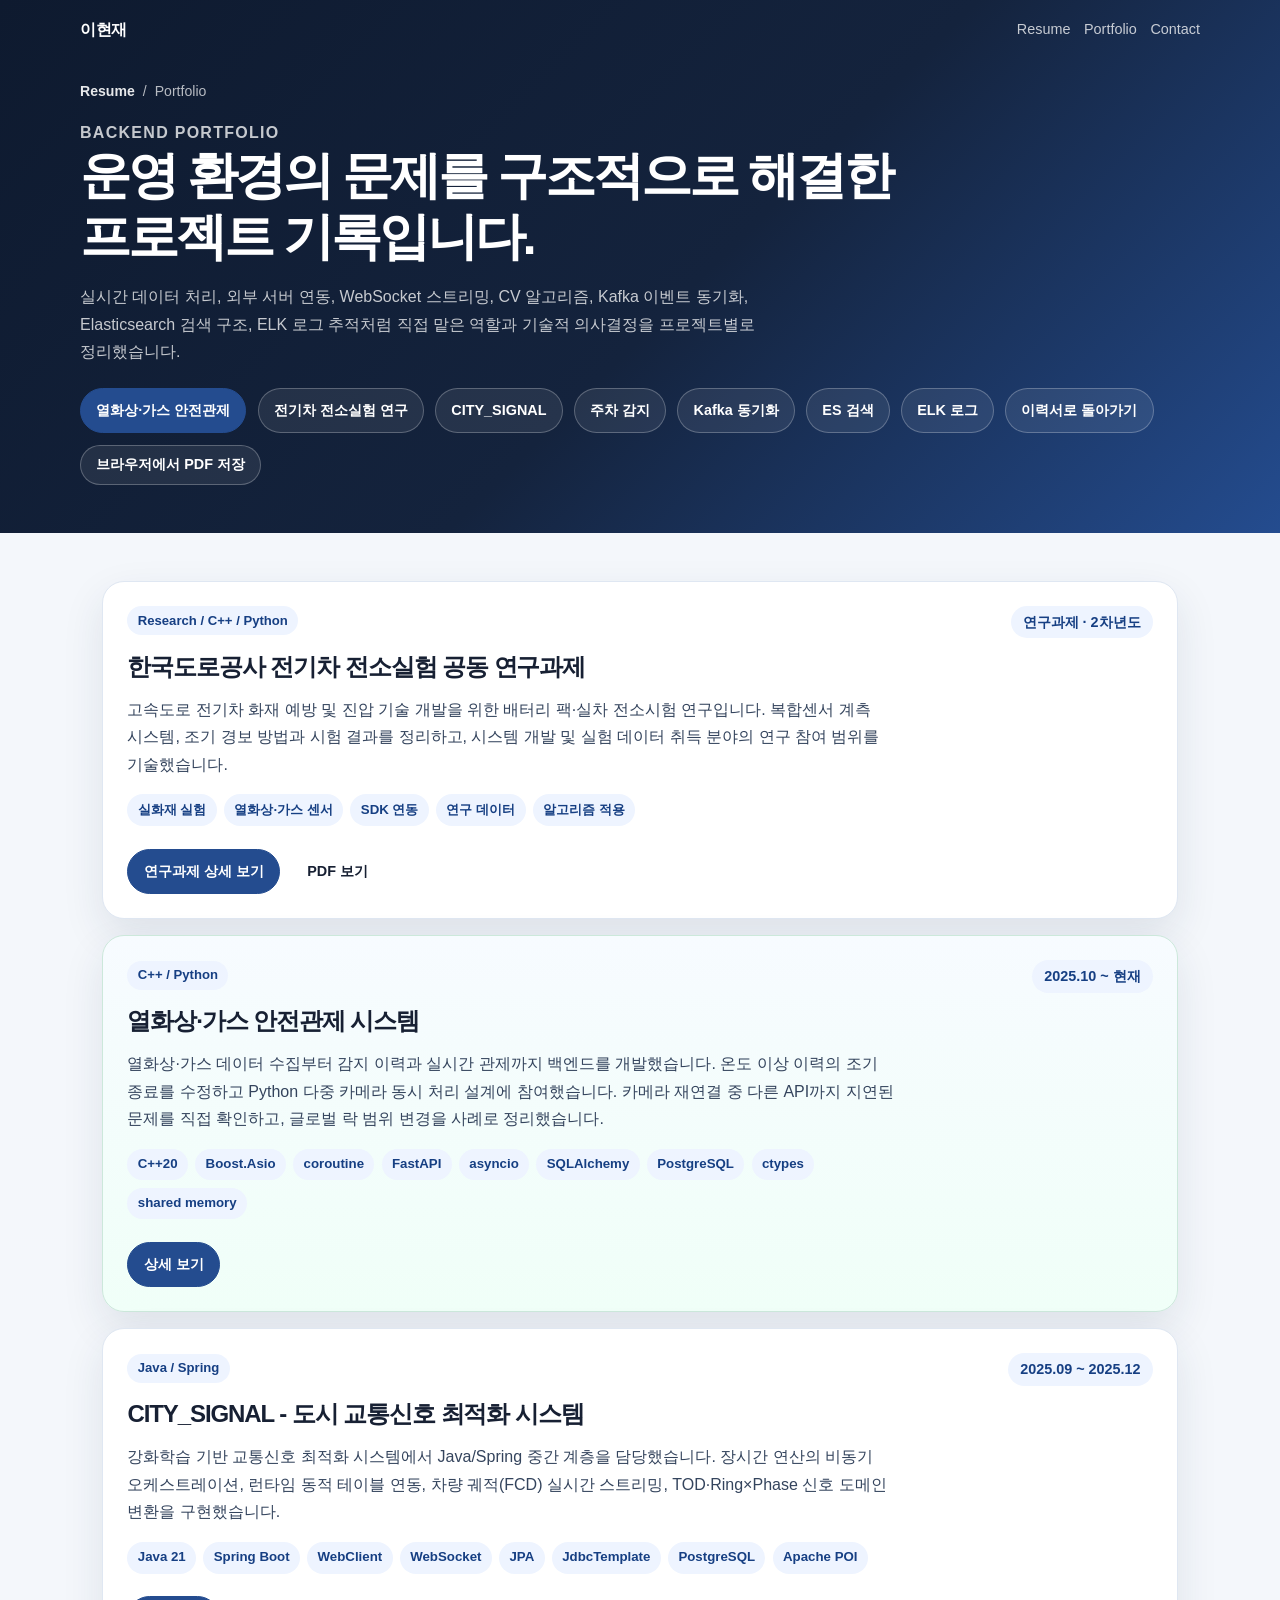
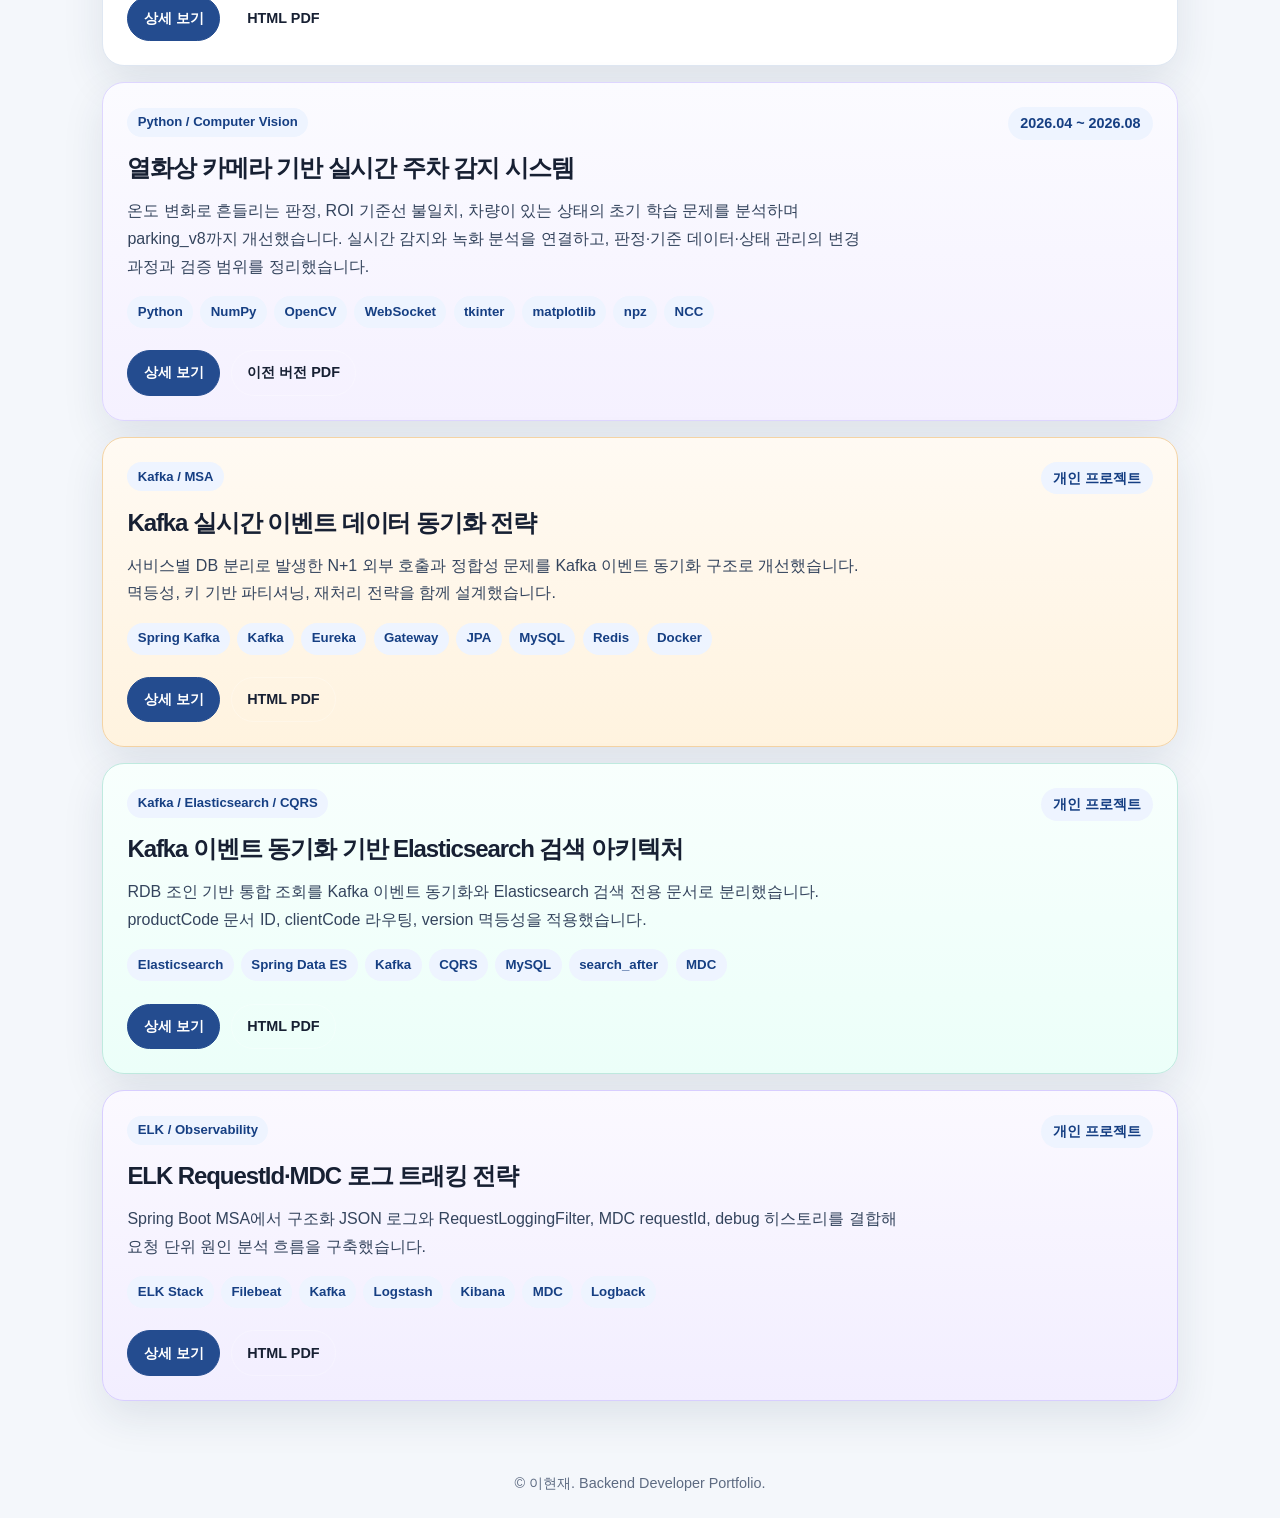
==== commit b56669c3: "asd" ====
--- a/portfolio/index.html
+++ b/portfolio/index.html
@@ -30,6 +30,7 @@
       </p>
       <div class="portfolio-actions">
         <a class="button primary" href="thermal-safety/">열화상·가스 안전관제</a>
+        <a class="button ghost" href="ev-fire-research/">전기차 전소실험 연구</a>
         <a class="button ghost" href="city-signal/">CITY_SIGNAL</a>
         <a class="button ghost" href="thermal-parking/">주차 감지</a>
         <a class="button ghost" href="kafka-event-sync/">Kafka 동기화</a>
@@ -43,6 +44,15 @@
 
   <main class="portfolio-main">
     <section class="portfolio-grid" aria-label="프로젝트 목록">
+      <article class="card portfolio-card">
+        <div>
+          <span class="tag">Research / C++ / Python</span>
+          <h2>한국도로공사 전기차 전소실험 공동 연구과제</h2>
+          <p>고속도로 전기차 화재 예방 및 진압 기술 개발을 위한 배터리 팩·실차 전소시험 연구입니다. 복합센서 계측 시스템, 조기 경보 방법과 시험 결과를 정리하고, 시스템 개발 및 실험 데이터 취득 분야의 연구 참여 범위를 기술했습니다.</p>
+          <div class="chips"><span>실화재 실험</span><span>열화상·가스 센서</span><span>SDK 연동</span><span>연구 데이터</span><span>알고리즘 적용</span></div>
+          <div class="portfolio-actions"><a class="button primary" href="ev-fire-research/">연구과제 상세 보기</a><a class="button" href="../assets/html-pdf/전기차_실화재_연구과제_포트폴리오.pdf" target="_blank" rel="noopener">PDF 보기</a></div>
+        </div><span class="project-period">연구과제 · 2차년도</span>
+      </article>
       <article class="card portfolio-card highlight-card">
         <div>
           <span class="tag">C++ / Python</span>
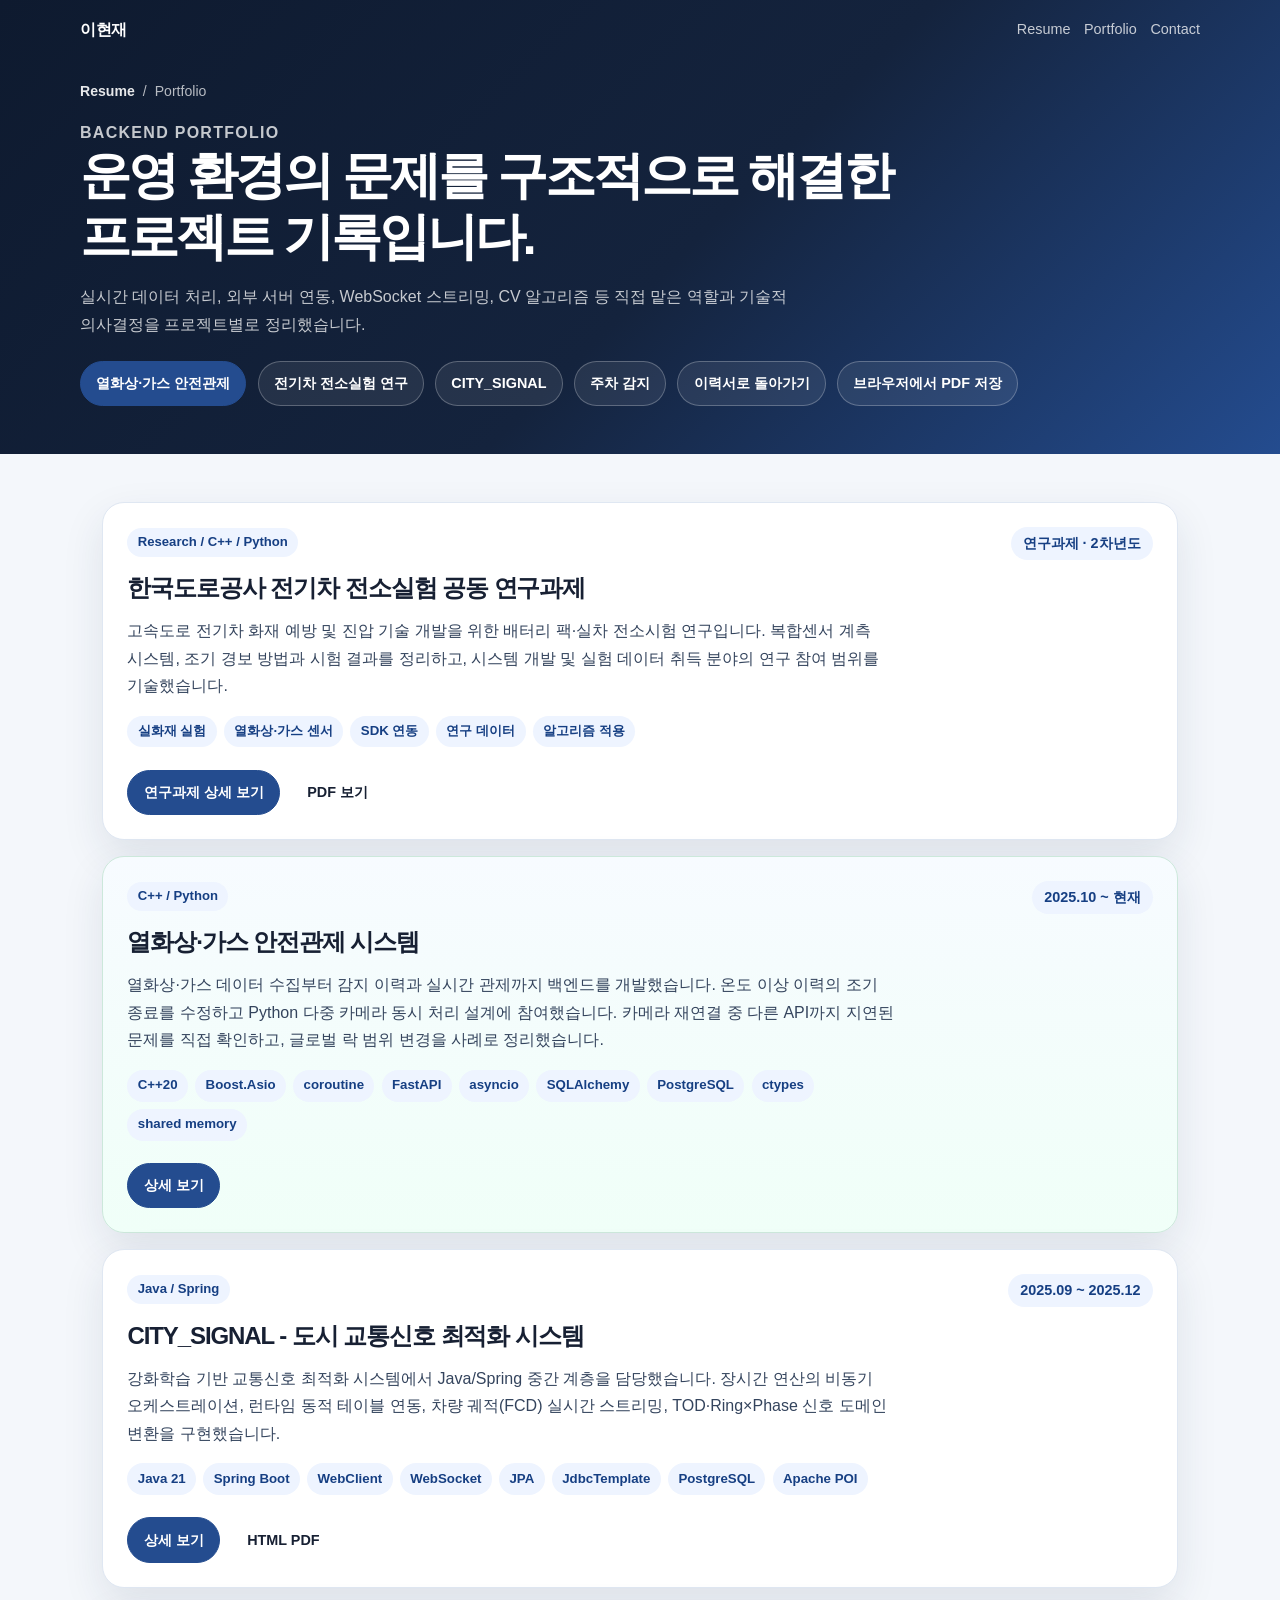
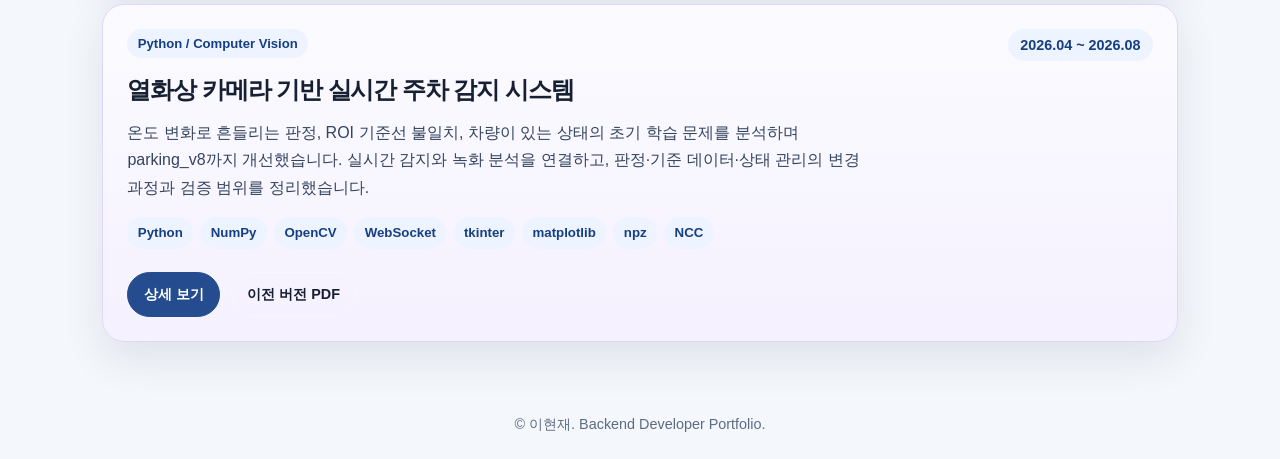
==== commit 28897672: "asd" ====
--- a/portfolio/index.html
+++ b/portfolio/index.html
@@ -25,17 +25,14 @@
       <p class="eyebrow">Backend Portfolio</p>
       <h1>운영 환경의 문제를 구조적으로 해결한 프로젝트 기록입니다.</h1>
       <p>
-        실시간 데이터 처리, 외부 서버 연동, WebSocket 스트리밍, CV 알고리즘, Kafka 이벤트 동기화,
-        Elasticsearch 검색 구조, ELK 로그 추적처럼 직접 맡은 역할과 기술적 의사결정을 프로젝트별로 정리했습니다.
+        실시간 데이터 처리, 외부 서버 연동, WebSocket 스트리밍, CV 알고리즘 등
+        직접 맡은 역할과 기술적 의사결정을 프로젝트별로 정리했습니다.
       </p>
       <div class="portfolio-actions">
         <a class="button primary" href="thermal-safety/">열화상·가스 안전관제</a>
         <a class="button ghost" href="ev-fire-research/">전기차 전소실험 연구</a>
         <a class="button ghost" href="city-signal/">CITY_SIGNAL</a>
         <a class="button ghost" href="thermal-parking/">주차 감지</a>
-        <a class="button ghost" href="kafka-event-sync/">Kafka 동기화</a>
-        <a class="button ghost" href="kafka-es-search/">ES 검색</a>
-        <a class="button ghost" href="elk-log-tracking/">ELK 로그</a>
         <a class="button ghost" href="../">이력서로 돌아가기</a>
         <button class="button ghost print-button" type="button" onclick="window.print()">브라우저에서 PDF 저장</button>
       </div>
@@ -80,33 +77,6 @@
           <div class="portfolio-actions"><a class="button primary" href="thermal-parking/">상세 보기</a><a class="button" href="../assets/html-pdf/열화상_주차감지_포트폴리오_HTML기준.pdf" target="_blank" rel="noopener noreferrer">이전 버전 PDF</a></div>
         </div><time class="project-period">2026.04 ~ 2026.08</time>
       </article>
-      <article class="card portfolio-card kafka-card">
-        <div>
-          <span class="tag">Kafka / MSA</span>
-          <h2>Kafka 실시간 이벤트 데이터 동기화 전략</h2>
-          <p>서비스별 DB 분리로 발생한 N+1 외부 호출과 정합성 문제를 Kafka 이벤트 동기화 구조로 개선했습니다. 멱등성, 키 기반 파티셔닝, 재처리 전략을 함께 설계했습니다.</p>
-          <div class="chips"><span>Spring Kafka</span><span>Kafka</span><span>Eureka</span><span>Gateway</span><span>JPA</span><span>MySQL</span><span>Redis</span><span>Docker</span></div>
-          <div class="portfolio-actions"><a class="button primary" href="kafka-event-sync/">상세 보기</a><a class="button" href="../assets/html-pdf/Kafka_이벤트_동기화_포트폴리오_HTML기준.pdf" target="_blank" rel="noopener noreferrer">HTML PDF</a></div>
-        </div><span class="project-period">개인 프로젝트</span>
-      </article>
-      <article class="card portfolio-card es-card">
-        <div>
-          <span class="tag">Kafka / Elasticsearch / CQRS</span>
-          <h2>Kafka 이벤트 동기화 기반 Elasticsearch 검색 아키텍처</h2>
-          <p>RDB 조인 기반 통합 조회를 Kafka 이벤트 동기화와 Elasticsearch 검색 전용 문서로 분리했습니다. productCode 문서 ID, clientCode 라우팅, version 멱등성을 적용했습니다.</p>
-          <div class="chips"><span>Elasticsearch</span><span>Spring Data ES</span><span>Kafka</span><span>CQRS</span><span>MySQL</span><span>search_after</span><span>MDC</span></div>
-          <div class="portfolio-actions"><a class="button primary" href="kafka-es-search/">상세 보기</a><a class="button" href="../assets/html-pdf/Kafka_ES_검색아키텍처_포트폴리오_HTML기준.pdf" target="_blank" rel="noopener noreferrer">HTML PDF</a></div>
-        </div><span class="project-period">개인 프로젝트</span>
-      </article>
-      <article class="card portfolio-card elk-card">
-        <div>
-          <span class="tag">ELK / Observability</span>
-          <h2>ELK RequestId·MDC 로그 트래킹 전략</h2>
-          <p>Spring Boot MSA에서 구조화 JSON 로그와 RequestLoggingFilter, MDC requestId, debug 히스토리를 결합해 요청 단위 원인 분석 흐름을 구축했습니다.</p>
-          <div class="chips"><span>ELK Stack</span><span>Filebeat</span><span>Kafka</span><span>Logstash</span><span>Kibana</span><span>MDC</span><span>Logback</span></div>
-          <div class="portfolio-actions"><a class="button primary" href="elk-log-tracking/">상세 보기</a><a class="button" href="../assets/html-pdf/ELK_로그트래킹_포트폴리오_HTML기준.pdf" target="_blank" rel="noopener noreferrer">HTML PDF</a></div>
-        </div><span class="project-period">개인 프로젝트</span>
-      </article>
     </section>
   </main>
 
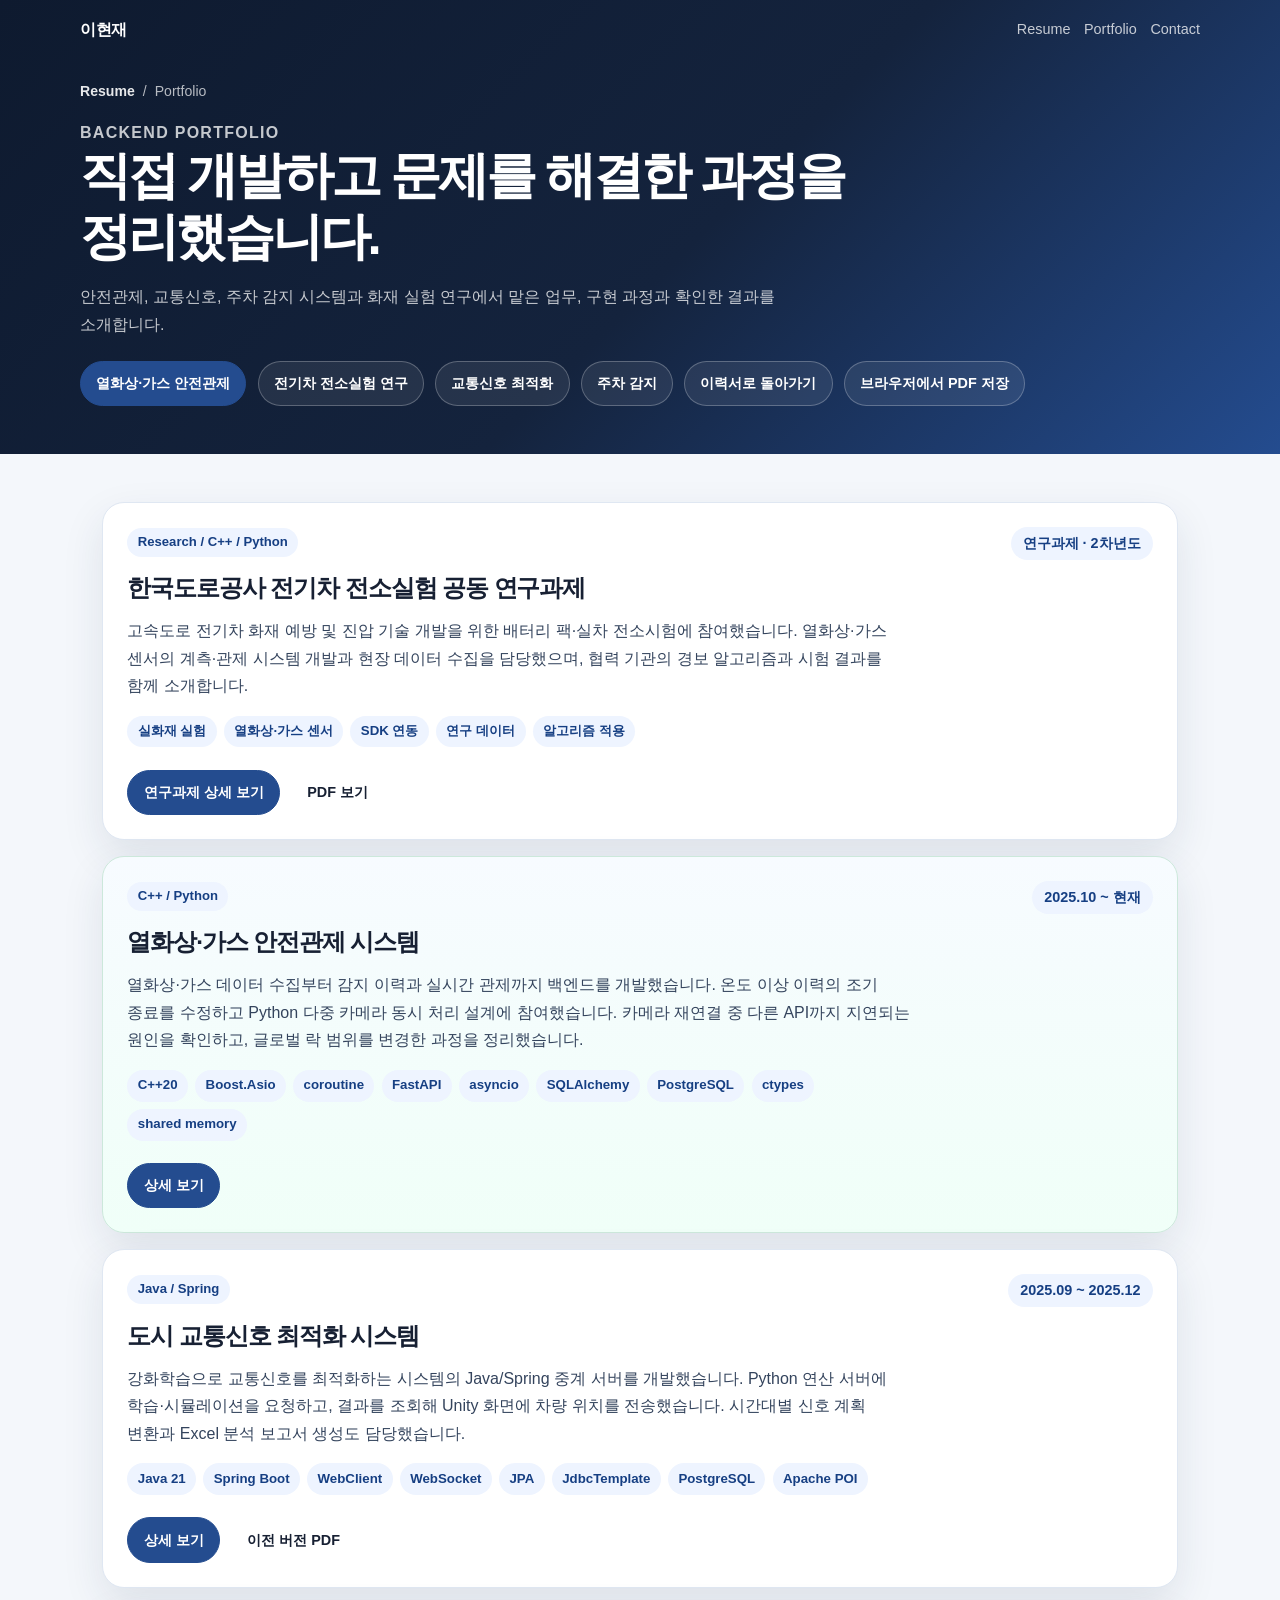
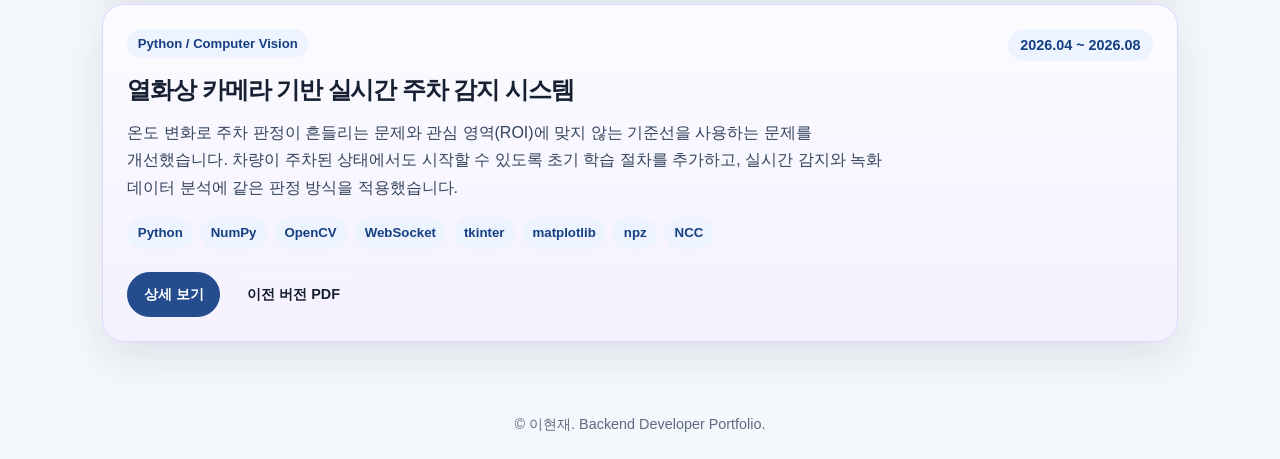
==== commit 372185a4: "asd" ====
--- a/portfolio/index.html
+++ b/portfolio/index.html
@@ -5,7 +5,7 @@
   <meta name="viewport" content="width=device-width, initial-scale=1" />
   <meta name="description" content="이현재 백엔드 개발자 프로젝트 포트폴리오" />
   <meta property="og:title" content="이현재 | Portfolio" />
-  <meta property="og:description" content="실시간 시스템, 데이터 처리, 백엔드 구조 개선 중심의 프로젝트 포트폴리오입니다." />
+  <meta property="og:description" content="백엔드 개발과 연구과제에서 맡은 업무, 문제 해결 과정과 검증 결과를 정리했습니다." />
   <title>이현재 | Portfolio</title>
   <link rel="stylesheet" href="../style.css" />
   <link rel="stylesheet" href="portfolio.css" />
@@ -23,15 +23,15 @@
     <section class="portfolio-hero">
       <div class="breadcrumb"><a href="../">Resume</a><span>/</span><span>Portfolio</span></div>
       <p class="eyebrow">Backend Portfolio</p>
-      <h1>운영 환경의 문제를 구조적으로 해결한 프로젝트 기록입니다.</h1>
+      <h1>직접 개발하고 문제를 해결한 과정을 정리했습니다.</h1>
       <p>
-        실시간 데이터 처리, 외부 서버 연동, WebSocket 스트리밍, CV 알고리즘 등
-        직접 맡은 역할과 기술적 의사결정을 프로젝트별로 정리했습니다.
+        안전관제, 교통신호, 주차 감지 시스템과 화재 실험 연구에서
+        맡은 업무, 구현 과정과 확인한 결과를 소개합니다.
       </p>
       <div class="portfolio-actions">
         <a class="button primary" href="thermal-safety/">열화상·가스 안전관제</a>
         <a class="button ghost" href="ev-fire-research/">전기차 전소실험 연구</a>
-        <a class="button ghost" href="city-signal/">CITY_SIGNAL</a>
+        <a class="button ghost" href="city-signal/">교통신호 최적화</a>
         <a class="button ghost" href="thermal-parking/">주차 감지</a>
         <a class="button ghost" href="../">이력서로 돌아가기</a>
         <button class="button ghost print-button" type="button" onclick="window.print()">브라우저에서 PDF 저장</button>
@@ -45,7 +45,7 @@
         <div>
           <span class="tag">Research / C++ / Python</span>
           <h2>한국도로공사 전기차 전소실험 공동 연구과제</h2>
-          <p>고속도로 전기차 화재 예방 및 진압 기술 개발을 위한 배터리 팩·실차 전소시험 연구입니다. 복합센서 계측 시스템, 조기 경보 방법과 시험 결과를 정리하고, 시스템 개발 및 실험 데이터 취득 분야의 연구 참여 범위를 기술했습니다.</p>
+          <p>고속도로 전기차 화재 예방 및 진압 기술 개발을 위한 배터리 팩·실차 전소시험에 참여했습니다. 열화상·가스 센서의 계측·관제 시스템 개발과 현장 데이터 수집을 담당했으며, 협력 기관의 경보 알고리즘과 시험 결과를 함께 소개합니다.</p>
           <div class="chips"><span>실화재 실험</span><span>열화상·가스 센서</span><span>SDK 연동</span><span>연구 데이터</span><span>알고리즘 적용</span></div>
           <div class="portfolio-actions"><a class="button primary" href="ev-fire-research/">연구과제 상세 보기</a><a class="button" href="../assets/html-pdf/전기차_실화재_연구과제_포트폴리오.pdf" target="_blank" rel="noopener">PDF 보기</a></div>
         </div><span class="project-period">연구과제 · 2차년도</span>
@@ -54,7 +54,7 @@
         <div>
           <span class="tag">C++ / Python</span>
           <h2>열화상·가스 안전관제 시스템</h2>
-          <p>열화상·가스 데이터 수집부터 감지 이력과 실시간 관제까지 백엔드를 개발했습니다. 온도 이상 이력의 조기 종료를 수정하고 Python 다중 카메라 동시 처리 설계에 참여했습니다. 카메라 재연결 중 다른 API까지 지연된 문제를 직접 확인하고, 글로벌 락 범위 변경을 사례로 정리했습니다.</p>
+          <p>열화상·가스 데이터 수집부터 감지 이력과 실시간 관제까지 백엔드를 개발했습니다. 온도 이상 이력의 조기 종료를 수정하고 Python 다중 카메라 동시 처리 설계에 참여했습니다. 카메라 재연결 중 다른 API까지 지연되는 원인을 확인하고, 글로벌 락 범위를 변경한 과정을 정리했습니다.</p>
           <div class="chips"><span>C++20</span><span>Boost.Asio</span><span>coroutine</span><span>FastAPI</span><span>asyncio</span><span>SQLAlchemy</span><span>PostgreSQL</span><span>ctypes</span><span>shared memory</span></div>
           <div class="portfolio-actions"><a class="button primary" href="thermal-safety/">상세 보기</a></div>
         </div><time class="project-period">2025.10 ~ 현재</time>
@@ -62,17 +62,17 @@
       <article class="card portfolio-card">
         <div>
           <span class="tag">Java / Spring</span>
-          <h2>CITY_SIGNAL - 도시 교통신호 최적화 시스템</h2>
-          <p>강화학습 기반 교통신호 최적화 시스템에서 Java/Spring 중간 계층을 담당했습니다. 장시간 연산의 비동기 오케스트레이션, 런타임 동적 테이블 연동, 차량 궤적(FCD) 실시간 스트리밍, TOD·Ring×Phase 신호 도메인 변환을 구현했습니다.</p>
+          <h2>도시 교통신호 최적화 시스템</h2>
+          <p>강화학습으로 교통신호를 최적화하는 시스템의 Java/Spring 중계 서버를 개발했습니다. Python 연산 서버에 학습·시뮬레이션을 요청하고, 결과를 조회해 Unity 화면에 차량 위치를 전송했습니다. 시간대별 신호 계획 변환과 Excel 분석 보고서 생성도 담당했습니다.</p>
           <div class="chips"><span>Java 21</span><span>Spring Boot</span><span>WebClient</span><span>WebSocket</span><span>JPA</span><span>JdbcTemplate</span><span>PostgreSQL</span><span>Apache POI</span></div>
-          <div class="portfolio-actions"><a class="button primary" href="city-signal/">상세 보기</a><a class="button" href="../assets/html-pdf/CITY_SIGNAL_포트폴리오_HTML기준.pdf" target="_blank" rel="noopener noreferrer">HTML PDF</a></div>
+          <div class="portfolio-actions"><a class="button primary" href="city-signal/">상세 보기</a><a class="button" href="../assets/html-pdf/CITY_SIGNAL_포트폴리오_HTML기준.pdf" target="_blank" rel="noopener noreferrer">이전 버전 PDF</a></div>
         </div><time class="project-period">2025.09 ~ 2025.12</time>
       </article>
       <article class="card portfolio-card parking-card">
         <div>
           <span class="tag">Python / Computer Vision</span>
           <h2>열화상 카메라 기반 실시간 주차 감지 시스템</h2>
-          <p>온도 변화로 흔들리는 판정, ROI 기준선 불일치, 차량이 있는 상태의 초기 학습 문제를 분석하며 parking_v8까지 개선했습니다. 실시간 감지와 녹화 분석을 연결하고, 판정·기준 데이터·상태 관리의 변경 과정과 검증 범위를 정리했습니다.</p>
+          <p>온도 변화로 주차 판정이 흔들리는 문제와 관심 영역(ROI)에 맞지 않는 기준선을 사용하는 문제를 개선했습니다. 차량이 주차된 상태에서도 시작할 수 있도록 초기 학습 절차를 추가하고, 실시간 감지와 녹화 데이터 분석에 같은 판정 방식을 적용했습니다.</p>
           <div class="chips"><span>Python</span><span>NumPy</span><span>OpenCV</span><span>WebSocket</span><span>tkinter</span><span>matplotlib</span><span>npz</span><span>NCC</span></div>
           <div class="portfolio-actions"><a class="button primary" href="thermal-parking/">상세 보기</a><a class="button" href="../assets/html-pdf/열화상_주차감지_포트폴리오_HTML기준.pdf" target="_blank" rel="noopener noreferrer">이전 버전 PDF</a></div>
         </div><time class="project-period">2026.04 ~ 2026.08</time>
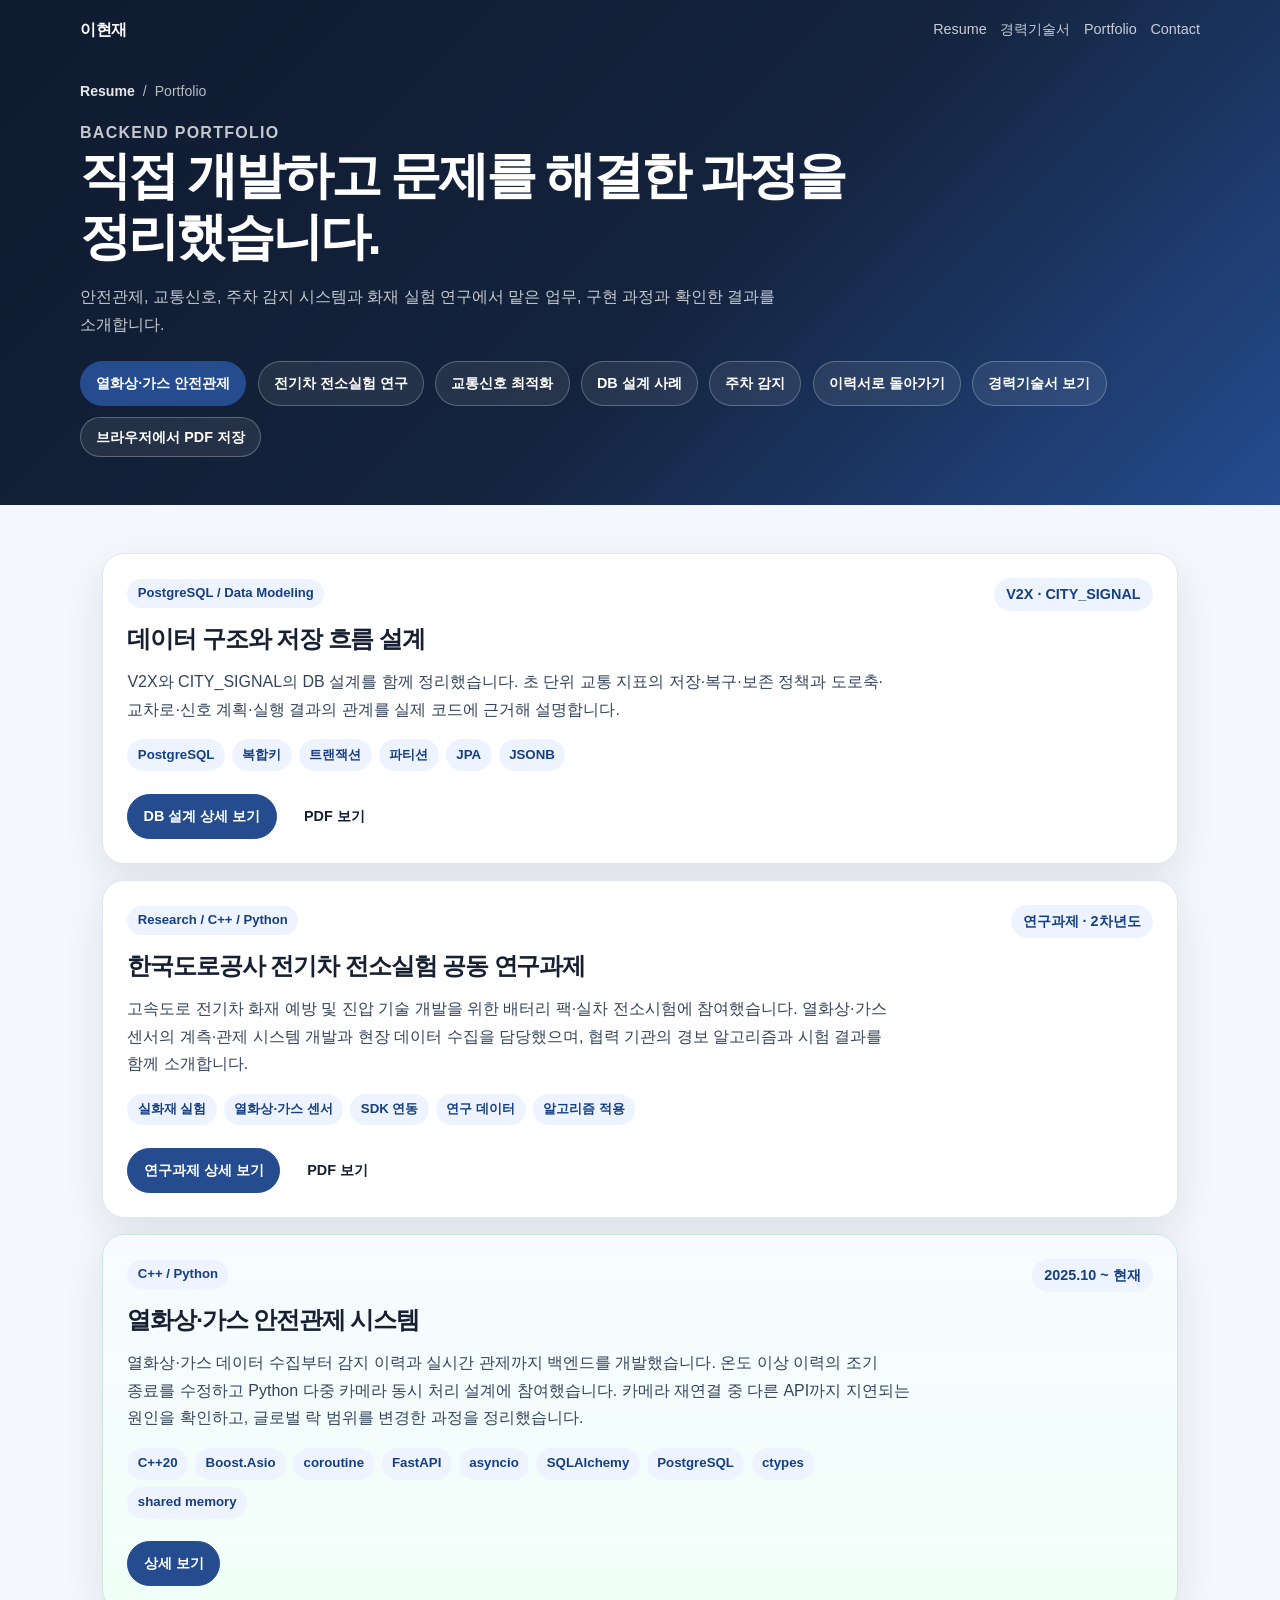
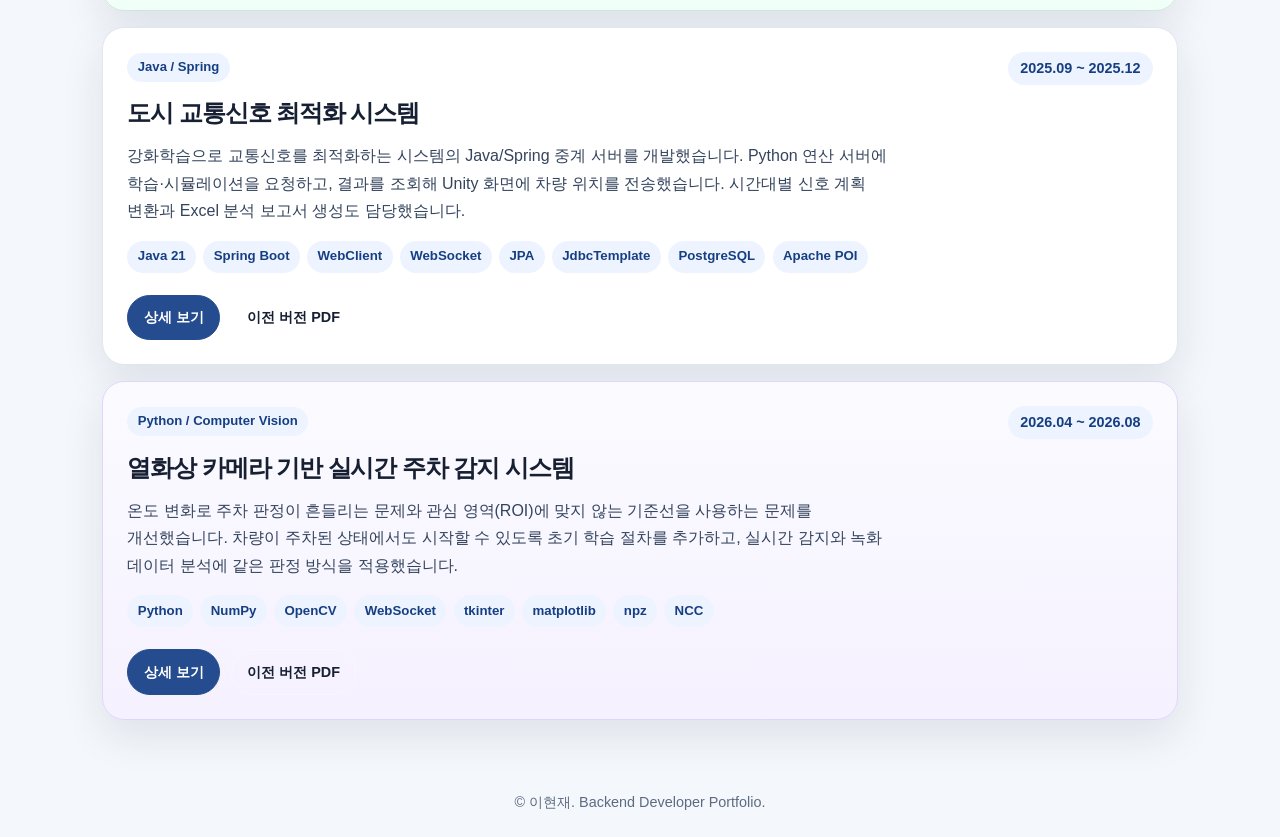
==== commit 4a2c06cd: "as2f" ====
--- a/portfolio/index.html
+++ b/portfolio/index.html
@@ -16,6 +16,7 @@
       <a class="brand" href="../">이현재</a>
       <div class="nav-links">
         <a href="../">Resume</a>
+        <a href="../career/">경력기술서</a>
         <a href="./">Portfolio</a>
         <a href="../#contact">Contact</a>
       </div>
@@ -32,8 +33,10 @@
         <a class="button primary" href="thermal-safety/">열화상·가스 안전관제</a>
         <a class="button ghost" href="ev-fire-research/">전기차 전소실험 연구</a>
         <a class="button ghost" href="city-signal/">교통신호 최적화</a>
+        <a class="button ghost" href="database-design/">DB 설계 사례</a>
         <a class="button ghost" href="thermal-parking/">주차 감지</a>
         <a class="button ghost" href="../">이력서로 돌아가기</a>
+        <a class="button ghost" href="../career/">경력기술서 보기</a>
         <button class="button ghost print-button" type="button" onclick="window.print()">브라우저에서 PDF 저장</button>
       </div>
     </section>
@@ -41,6 +44,15 @@
 
   <main class="portfolio-main">
     <section class="portfolio-grid" aria-label="프로젝트 목록">
+      <article class="card portfolio-card">
+        <div>
+          <span class="tag">PostgreSQL / Data Modeling</span>
+          <h2>데이터 구조와 저장 흐름 설계</h2>
+          <p>V2X와 CITY_SIGNAL의 DB 설계를 함께 정리했습니다. 초 단위 교통 지표의 저장·복구·보존 정책과 도로축·교차로·신호 계획·실행 결과의 관계를 실제 코드에 근거해 설명합니다.</p>
+          <div class="chips"><span>PostgreSQL</span><span>복합키</span><span>트랜잭션</span><span>파티션</span><span>JPA</span><span>JSONB</span></div>
+          <div class="portfolio-actions"><a class="button primary" href="database-design/">DB 설계 상세 보기</a><a class="button" href="../assets/html-pdf/DB_설계_포트폴리오.pdf" target="_blank" rel="noopener">PDF 보기</a></div>
+        </div><span class="project-period">V2X · CITY_SIGNAL</span>
+      </article>
       <article class="card portfolio-card">
         <div>
           <span class="tag">Research / C++ / Python</span>
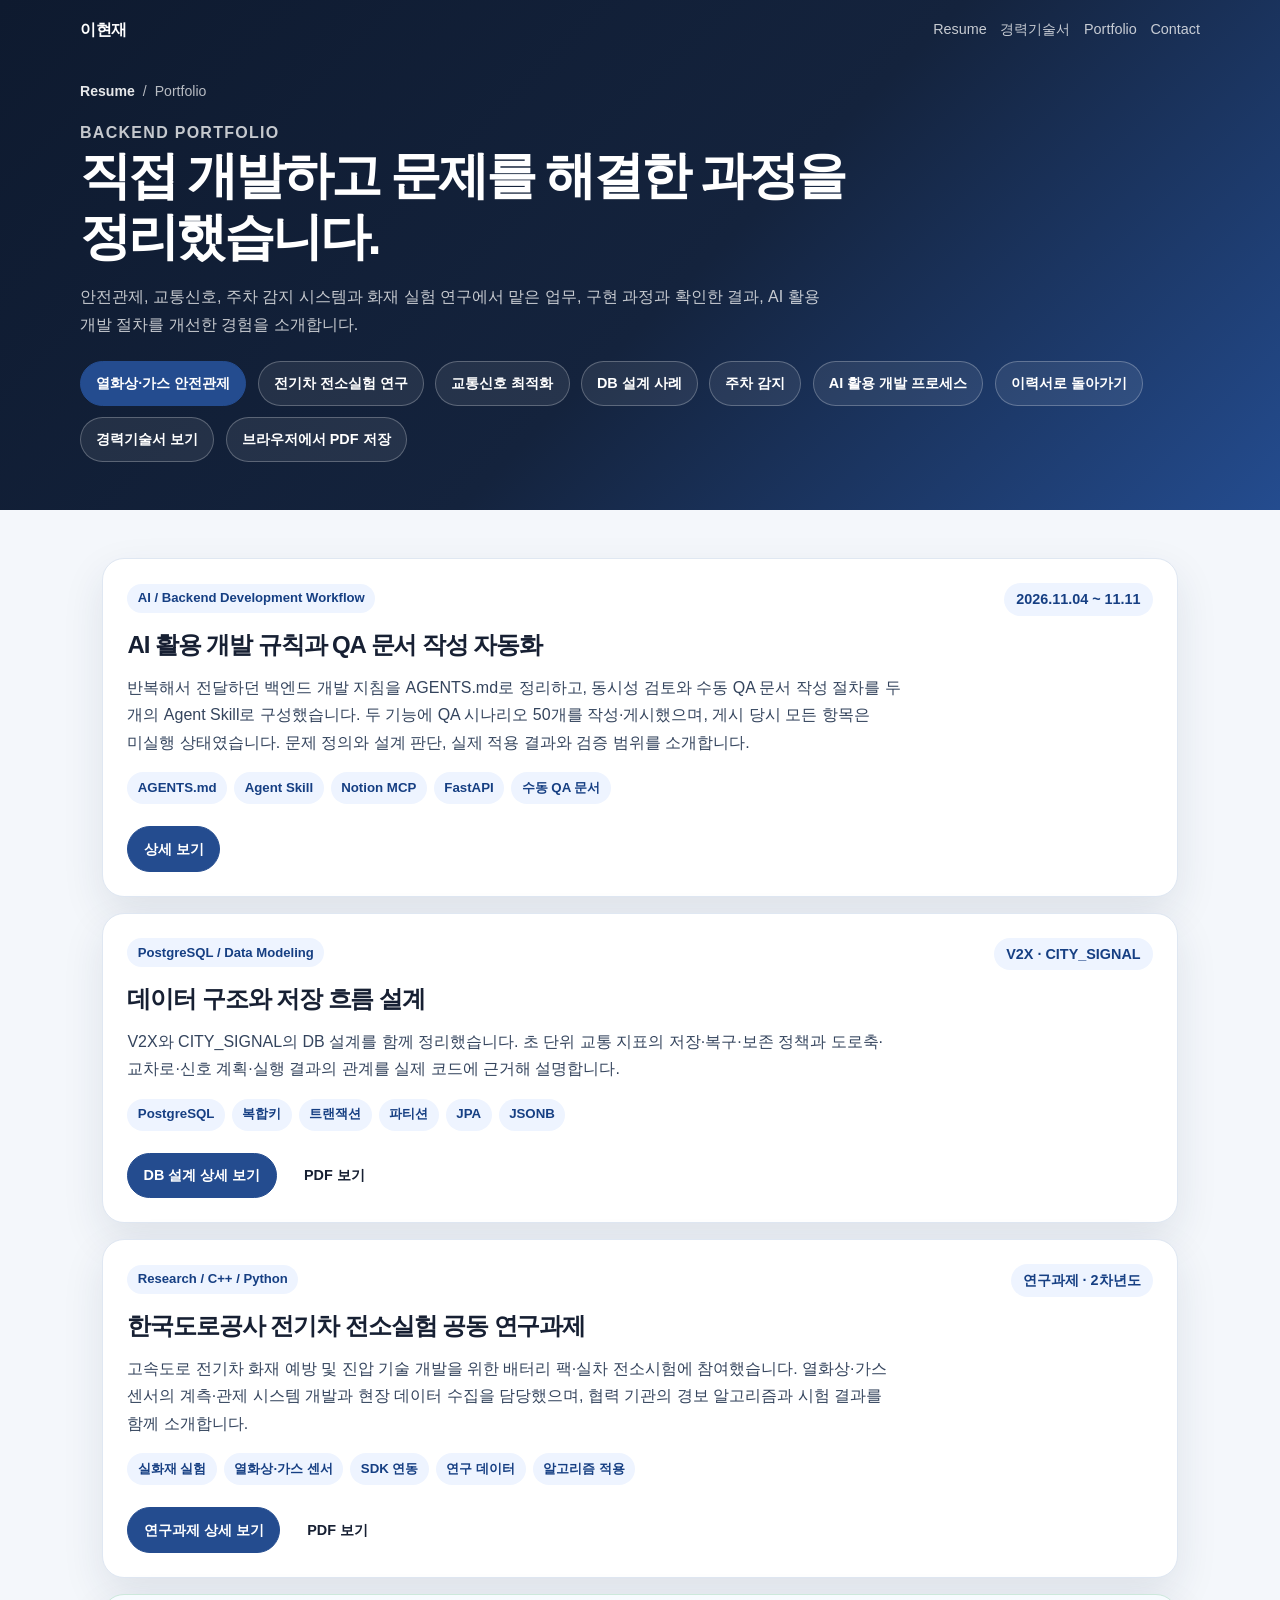
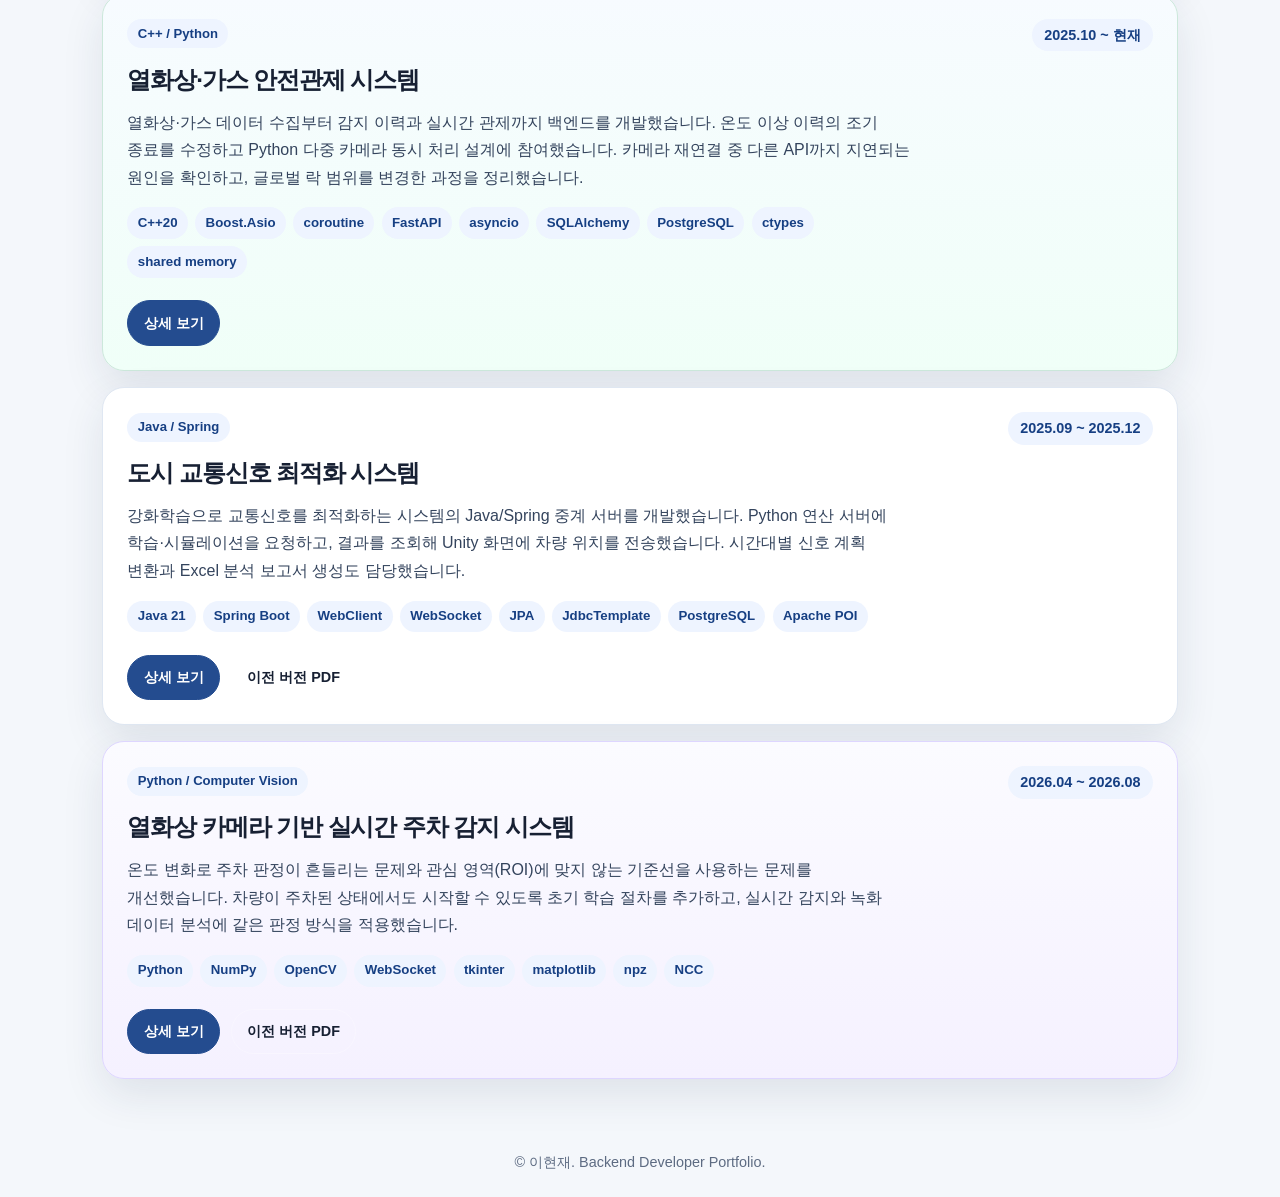
==== commit d52e2fcd: "21s" ====
--- a/portfolio/index.html
+++ b/portfolio/index.html
@@ -27,7 +27,7 @@
       <h1>직접 개발하고 문제를 해결한 과정을 정리했습니다.</h1>
       <p>
         안전관제, 교통신호, 주차 감지 시스템과 화재 실험 연구에서
-        맡은 업무, 구현 과정과 확인한 결과를 소개합니다.
+        맡은 업무, 구현 과정과 확인한 결과, AI 활용 개발 절차를 개선한 경험을 소개합니다.
       </p>
       <div class="portfolio-actions">
         <a class="button primary" href="thermal-safety/">열화상·가스 안전관제</a>
@@ -35,6 +35,7 @@
         <a class="button ghost" href="city-signal/">교통신호 최적화</a>
         <a class="button ghost" href="database-design/">DB 설계 사례</a>
         <a class="button ghost" href="thermal-parking/">주차 감지</a>
+        <a class="button ghost" href="ai-development-workflow/">AI 활용 개발 프로세스</a>
         <a class="button ghost" href="../">이력서로 돌아가기</a>
         <a class="button ghost" href="../career/">경력기술서 보기</a>
         <button class="button ghost print-button" type="button" onclick="window.print()">브라우저에서 PDF 저장</button>
@@ -44,6 +45,15 @@
 
   <main class="portfolio-main">
     <section class="portfolio-grid" aria-label="프로젝트 목록">
+      <article class="card portfolio-card">
+        <div>
+          <span class="tag">AI / Backend Development Workflow</span>
+          <h2>AI 활용 개발 규칙과 QA 문서 작성 자동화</h2>
+          <p>반복해서 전달하던 백엔드 개발 지침을 AGENTS.md로 정리하고, 동시성 검토와 수동 QA 문서 작성 절차를 두 개의 Agent Skill로 구성했습니다. 두 기능에 QA 시나리오 50개를 작성·게시했으며, 게시 당시 모든 항목은 미실행 상태였습니다. 문제 정의와 설계 판단, 실제 적용 결과와 검증 범위를 소개합니다.</p>
+          <div class="chips"><span>AGENTS.md</span><span>Agent Skill</span><span>Notion MCP</span><span>FastAPI</span><span>수동 QA 문서</span></div>
+          <div class="portfolio-actions"><a class="button primary" href="ai-development-workflow/">상세 보기</a></div>
+        </div><span class="project-period">2026.11.04 ~ 11.11</span>
+      </article>
       <article class="card portfolio-card">
         <div>
           <span class="tag">PostgreSQL / Data Modeling</span>
--- a/style.css
+++ b/style.css
@@ -445,6 +445,15 @@
 .resume-company-head p { margin: 2px 0 0; font-size: 13px; color: var(--muted); }
 .resume-period { flex-shrink: 0; color: var(--muted); font-size: 12px; white-space: nowrap; }
 .resume-project { margin-top: 22px; }
+.resume #career .resume-company-head h3 { font-size: 22px; }
+.resume #career .resume-project { margin-top: 28px; }
+.resume #career .resume-project-head {
+  padding: 10px 14px;
+  border-left: 3px solid #345579;
+  background: #f2f5f9;
+}
+.resume #career .resume-project-head h4 { font-size: 18px; font-weight: 750; }
+.resume #career .resume-project + .resume-project { padding-top: 22px; border-top: 1px solid var(--line); }
 .resume h4 { margin: 0; font-size: 16px; line-height: 1.6; }
 .resume h4 span { display: inline; margin-left: 8px; font-size: 13px; font-weight: 500; color: var(--muted); }
 .resume-project p { margin: 8px 0 0; }
@@ -479,6 +488,8 @@
   .resume-contact { gap: 4px 14px; font-size: 12px; }
   .resume-company-head, .resume-project-head, .resume-other-head { flex-direction: column; gap: 3px; }
   .resume h4 span { display: block; margin-left: 0; }
+  .resume #career .resume-project-head { padding: 10px 12px; }
+  .resume #career .resume-project-head h4 { font-size: 17px; }
   .resume-skills > div, .resume-history > div { grid-template-columns: 1fr; gap: 0; padding: 7px 0; }
 }
 @media print {
@@ -499,11 +510,16 @@
   .resume-company-head p { font-size: 9pt; }
   .resume-period { font-size: 8pt; }
   .resume-company-head, .resume-project-head, .resume-other-head { flex-direction: row; gap: 8px 12px; }
-  .resume-project { margin-top: 13px; break-inside: avoid; }
+  .resume-project { margin-top: 13px; break-inside: auto; }
   .resume h4 { font-size: 10.5pt; }
+  .resume #career .resume-company-head h3 { font-size: 13pt; }
+  .resume #career .resume-project { margin-top: 15px; }
+  .resume #career .resume-project-head { padding: 6px 9px; border-left-width: 2px; background: #f2f5f9; print-color-adjust: exact; -webkit-print-color-adjust: exact; }
+  .resume #career .resume-project-head h4 { font-size: 11.5pt; }
+  .resume #career .resume-project + .resume-project { padding-top: 12px; }
   .resume h4 span { display: inline; margin-left: 6px; font-size: 9pt; }
   .resume-project p { margin-top: 5px; }
-  .resume-case { margin-top: 9px; break-inside: avoid; }
+  .resume-case { margin-top: 9px; break-inside: auto; }
   .resume-case-list { margin-top: 4px; }
   .resume-case-list li + li { margin-top: 3px; }
   .resume-case-list li { orphans: 3; widows: 3; }
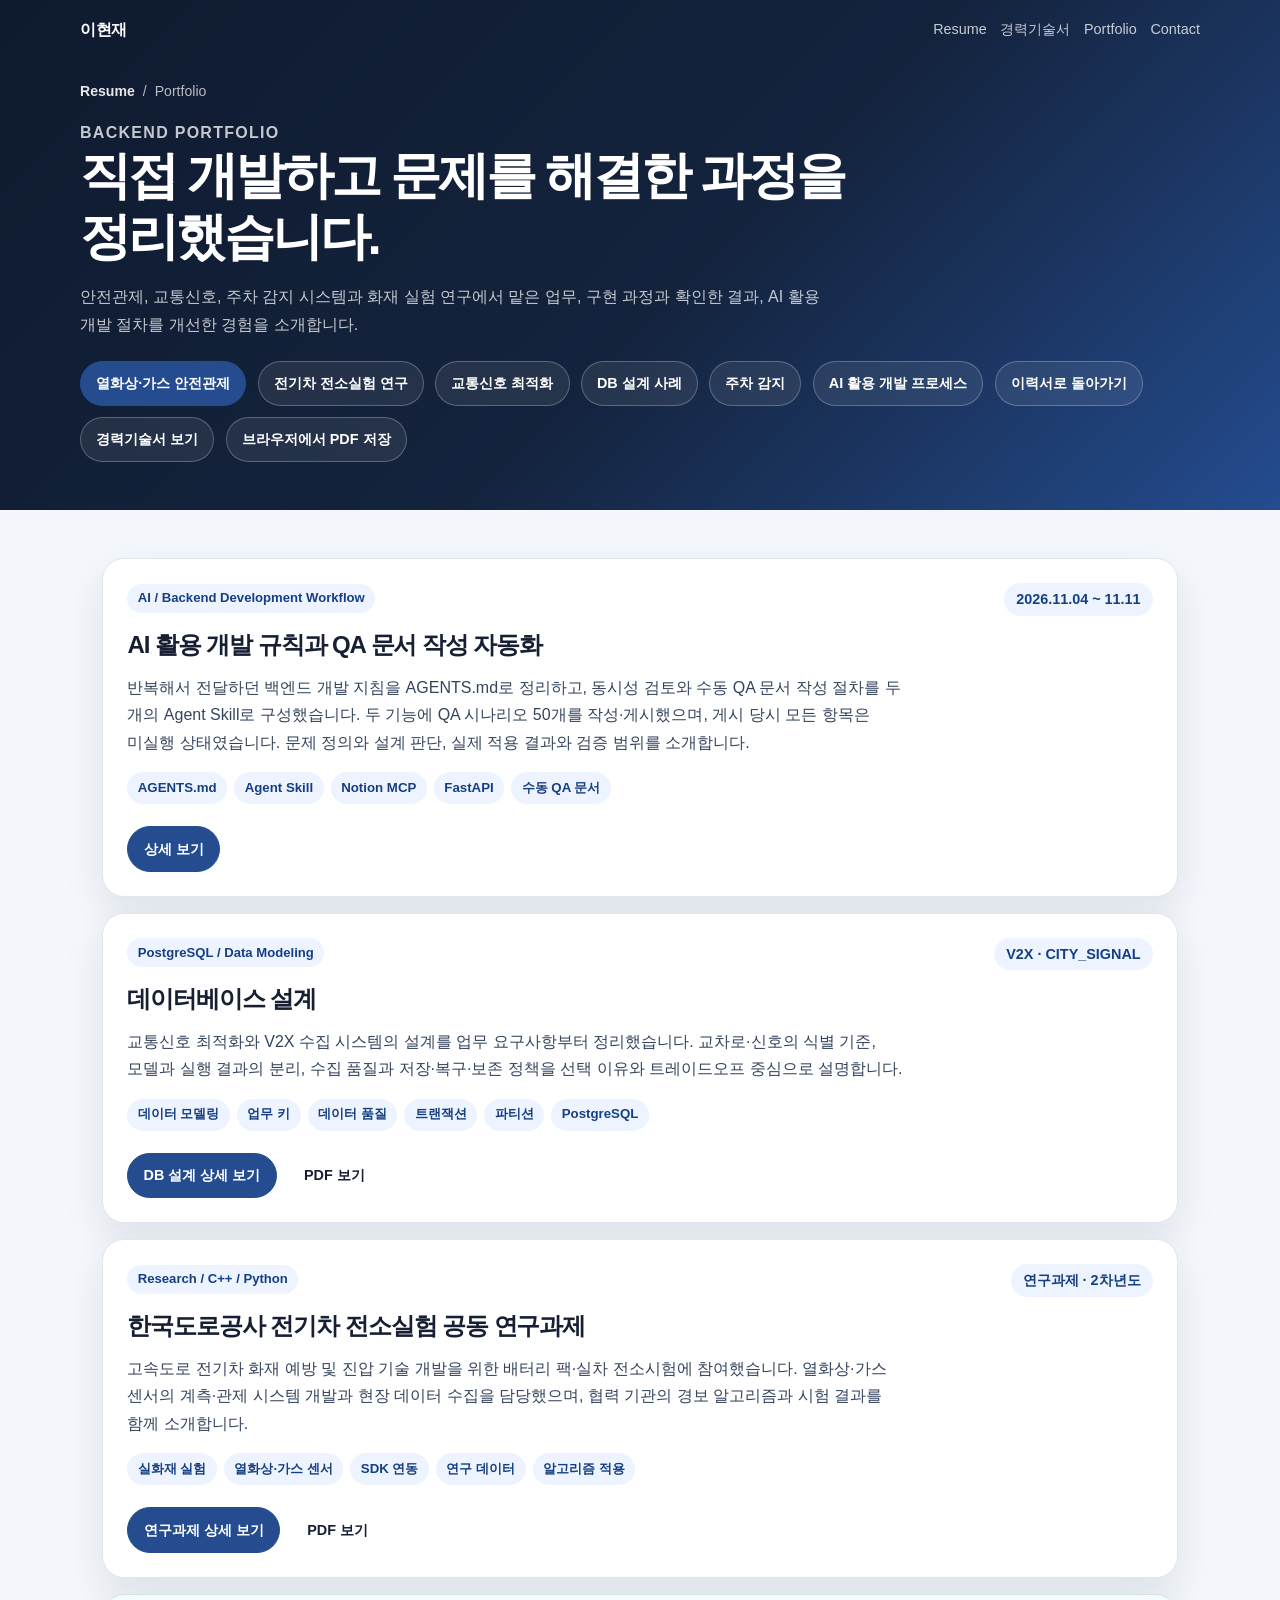
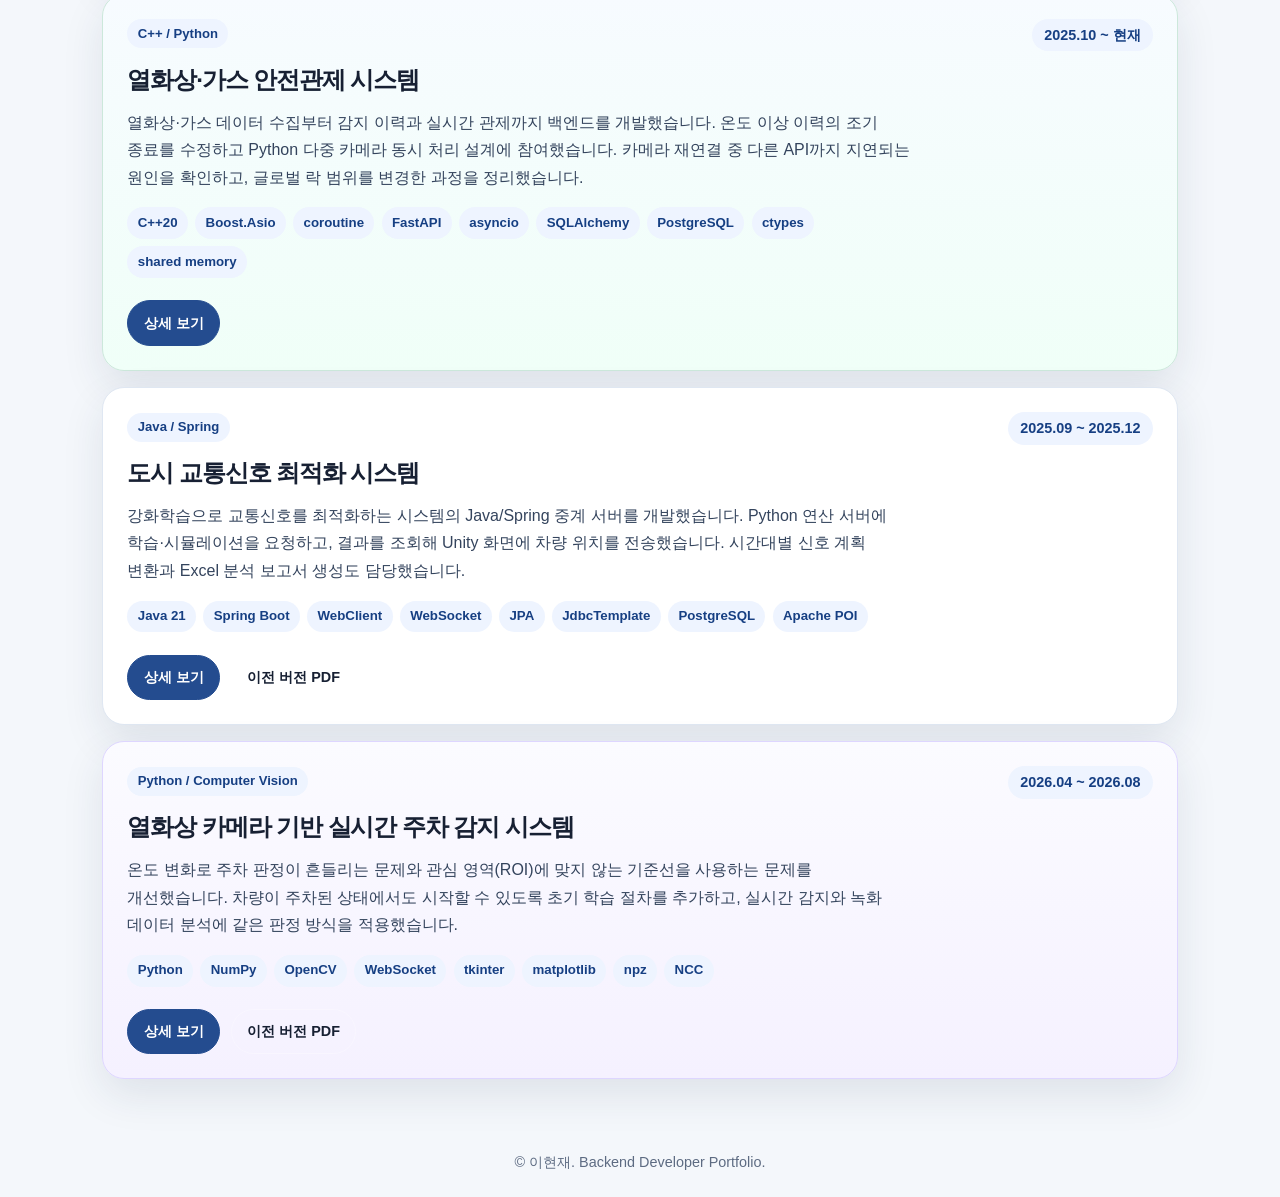
==== commit 56ac2204: "asdf2" ====
--- a/portfolio/index.html
+++ b/portfolio/index.html
@@ -57,9 +57,9 @@
       <article class="card portfolio-card">
         <div>
           <span class="tag">PostgreSQL / Data Modeling</span>
-          <h2>데이터 구조와 저장 흐름 설계</h2>
-          <p>V2X와 CITY_SIGNAL의 DB 설계를 함께 정리했습니다. 초 단위 교통 지표의 저장·복구·보존 정책과 도로축·교차로·신호 계획·실행 결과의 관계를 실제 코드에 근거해 설명합니다.</p>
-          <div class="chips"><span>PostgreSQL</span><span>복합키</span><span>트랜잭션</span><span>파티션</span><span>JPA</span><span>JSONB</span></div>
+          <h2>데이터베이스 설계</h2>
+          <p>교통신호 최적화와 V2X 수집 시스템의 설계를 업무 요구사항부터 정리했습니다. 교차로·신호의 식별 기준, 모델과 실행 결과의 분리, 수집 품질과 저장·복구·보존 정책을 선택 이유와 트레이드오프 중심으로 설명합니다.</p>
+          <div class="chips"><span>데이터 모델링</span><span>업무 키</span><span>데이터 품질</span><span>트랜잭션</span><span>파티션</span><span>PostgreSQL</span></div>
           <div class="portfolio-actions"><a class="button primary" href="database-design/">DB 설계 상세 보기</a><a class="button" href="../assets/html-pdf/DB_설계_포트폴리오.pdf" target="_blank" rel="noopener">PDF 보기</a></div>
         </div><span class="project-period">V2X · CITY_SIGNAL</span>
       </article>
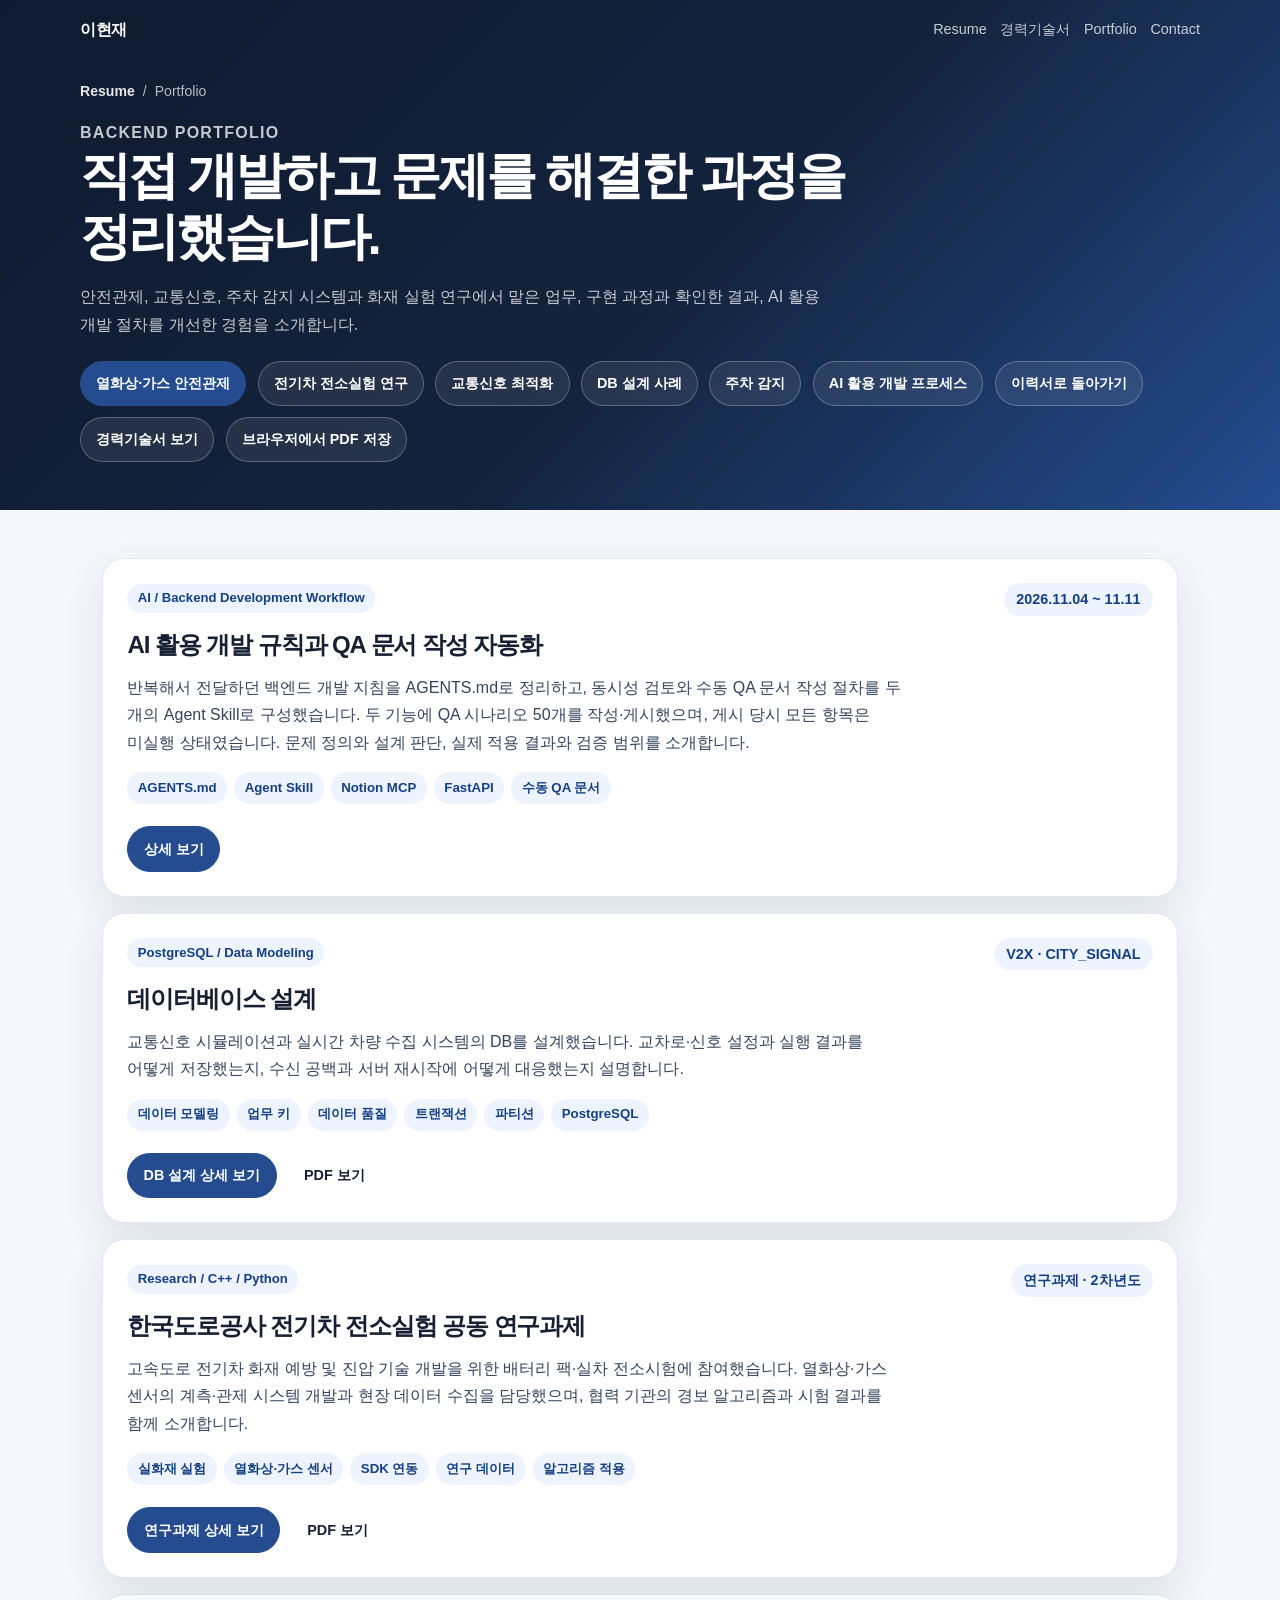
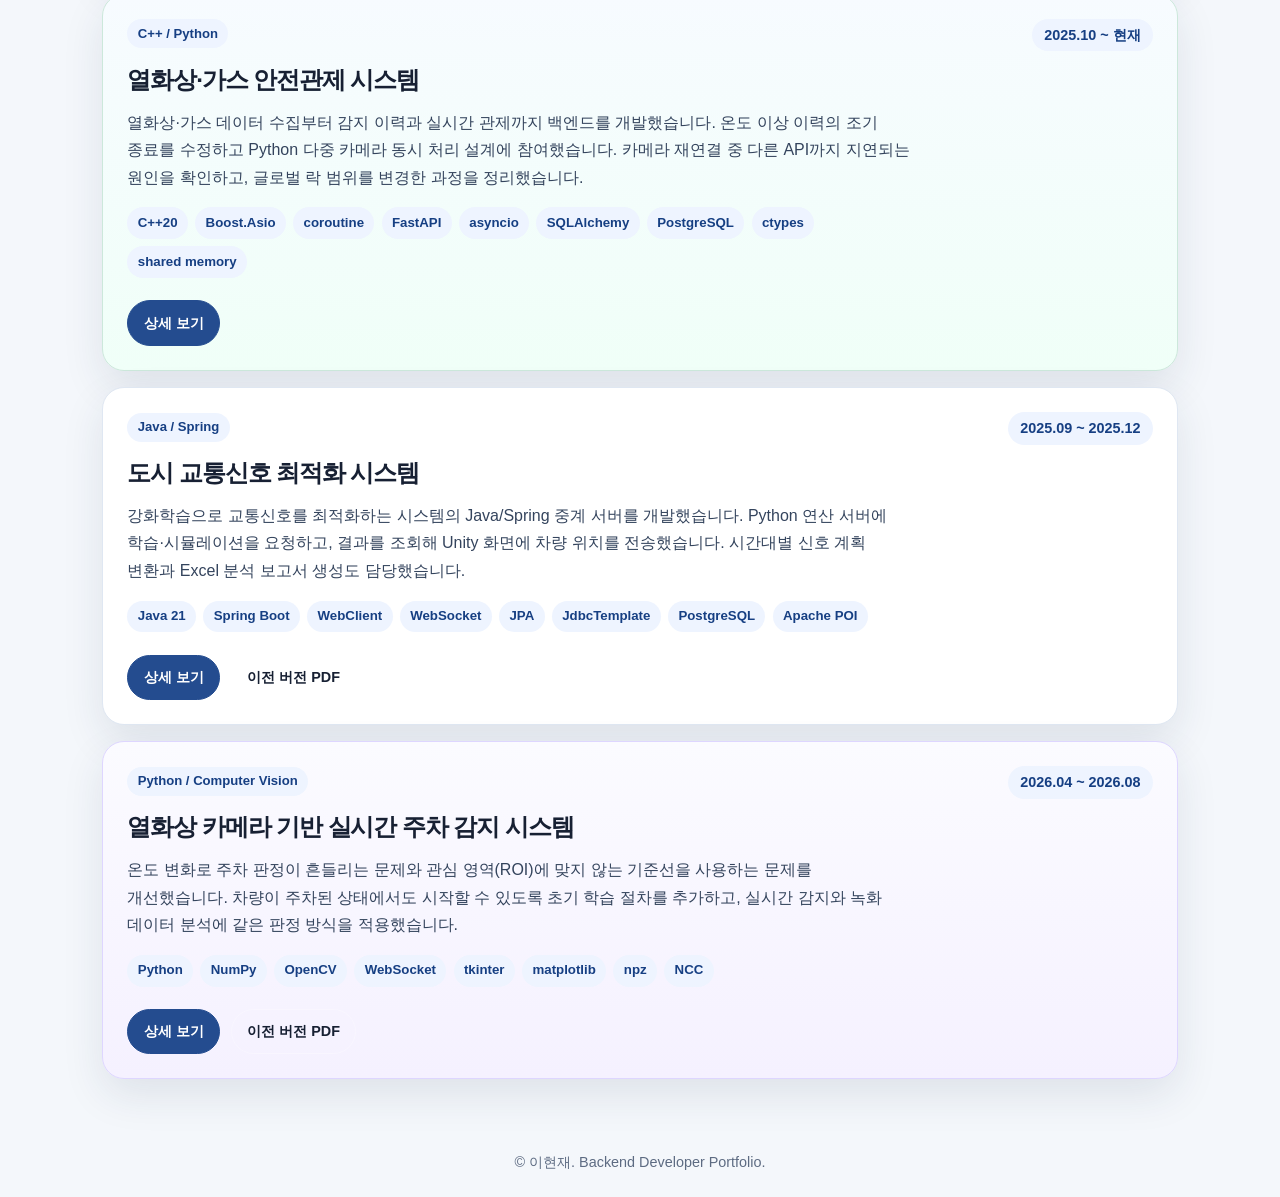
==== commit 615c1471: "231s" ====
--- a/portfolio/index.html
+++ b/portfolio/index.html
@@ -58,7 +58,7 @@
         <div>
           <span class="tag">PostgreSQL / Data Modeling</span>
           <h2>데이터베이스 설계</h2>
-          <p>교통신호 최적화와 V2X 수집 시스템의 설계를 업무 요구사항부터 정리했습니다. 교차로·신호의 식별 기준, 모델과 실행 결과의 분리, 수집 품질과 저장·복구·보존 정책을 선택 이유와 트레이드오프 중심으로 설명합니다.</p>
+          <p>교통신호 시뮬레이션과 실시간 차량 수집 시스템의 DB를 설계했습니다. 교차로·신호 설정과 실행 결과를 어떻게 저장했는지, 수신 공백과 서버 재시작에 어떻게 대응했는지 설명합니다.</p>
           <div class="chips"><span>데이터 모델링</span><span>업무 키</span><span>데이터 품질</span><span>트랜잭션</span><span>파티션</span><span>PostgreSQL</span></div>
           <div class="portfolio-actions"><a class="button primary" href="database-design/">DB 설계 상세 보기</a><a class="button" href="../assets/html-pdf/DB_설계_포트폴리오.pdf" target="_blank" rel="noopener">PDF 보기</a></div>
         </div><span class="project-period">V2X · CITY_SIGNAL</span>
